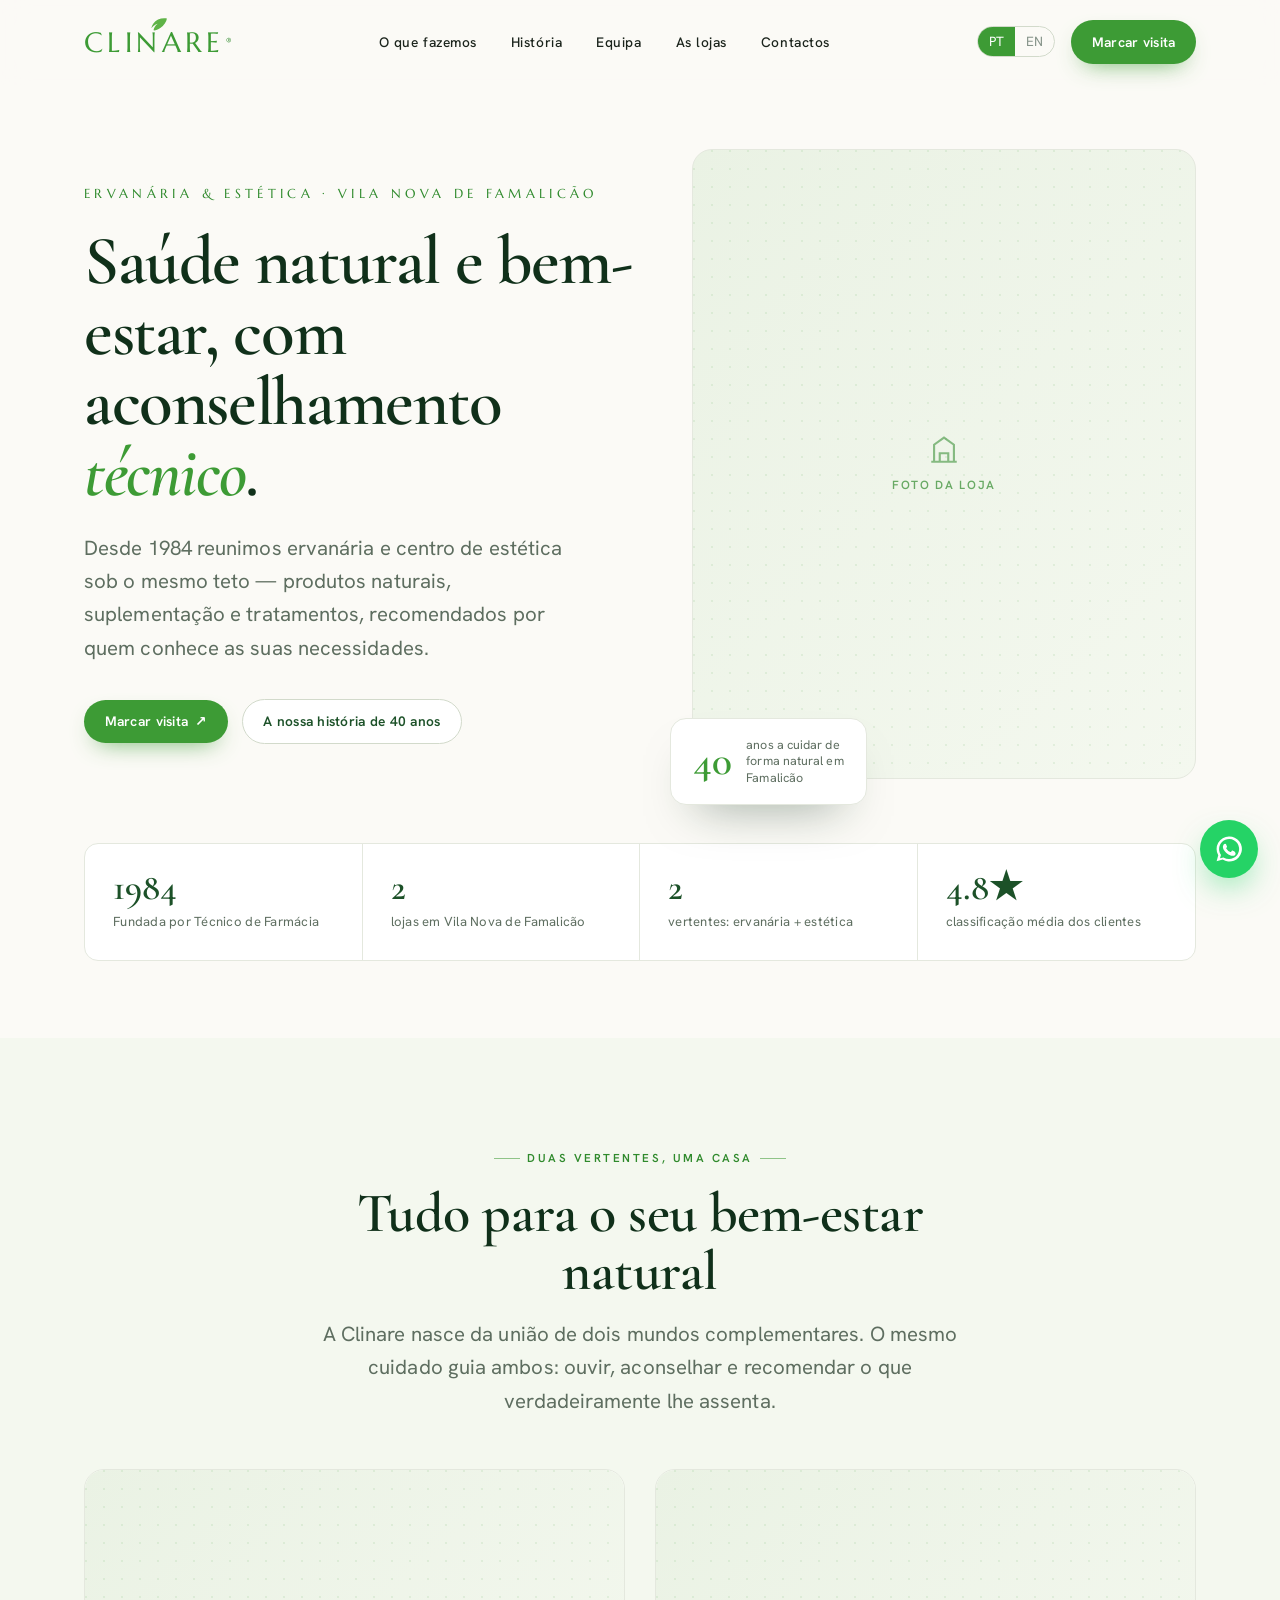
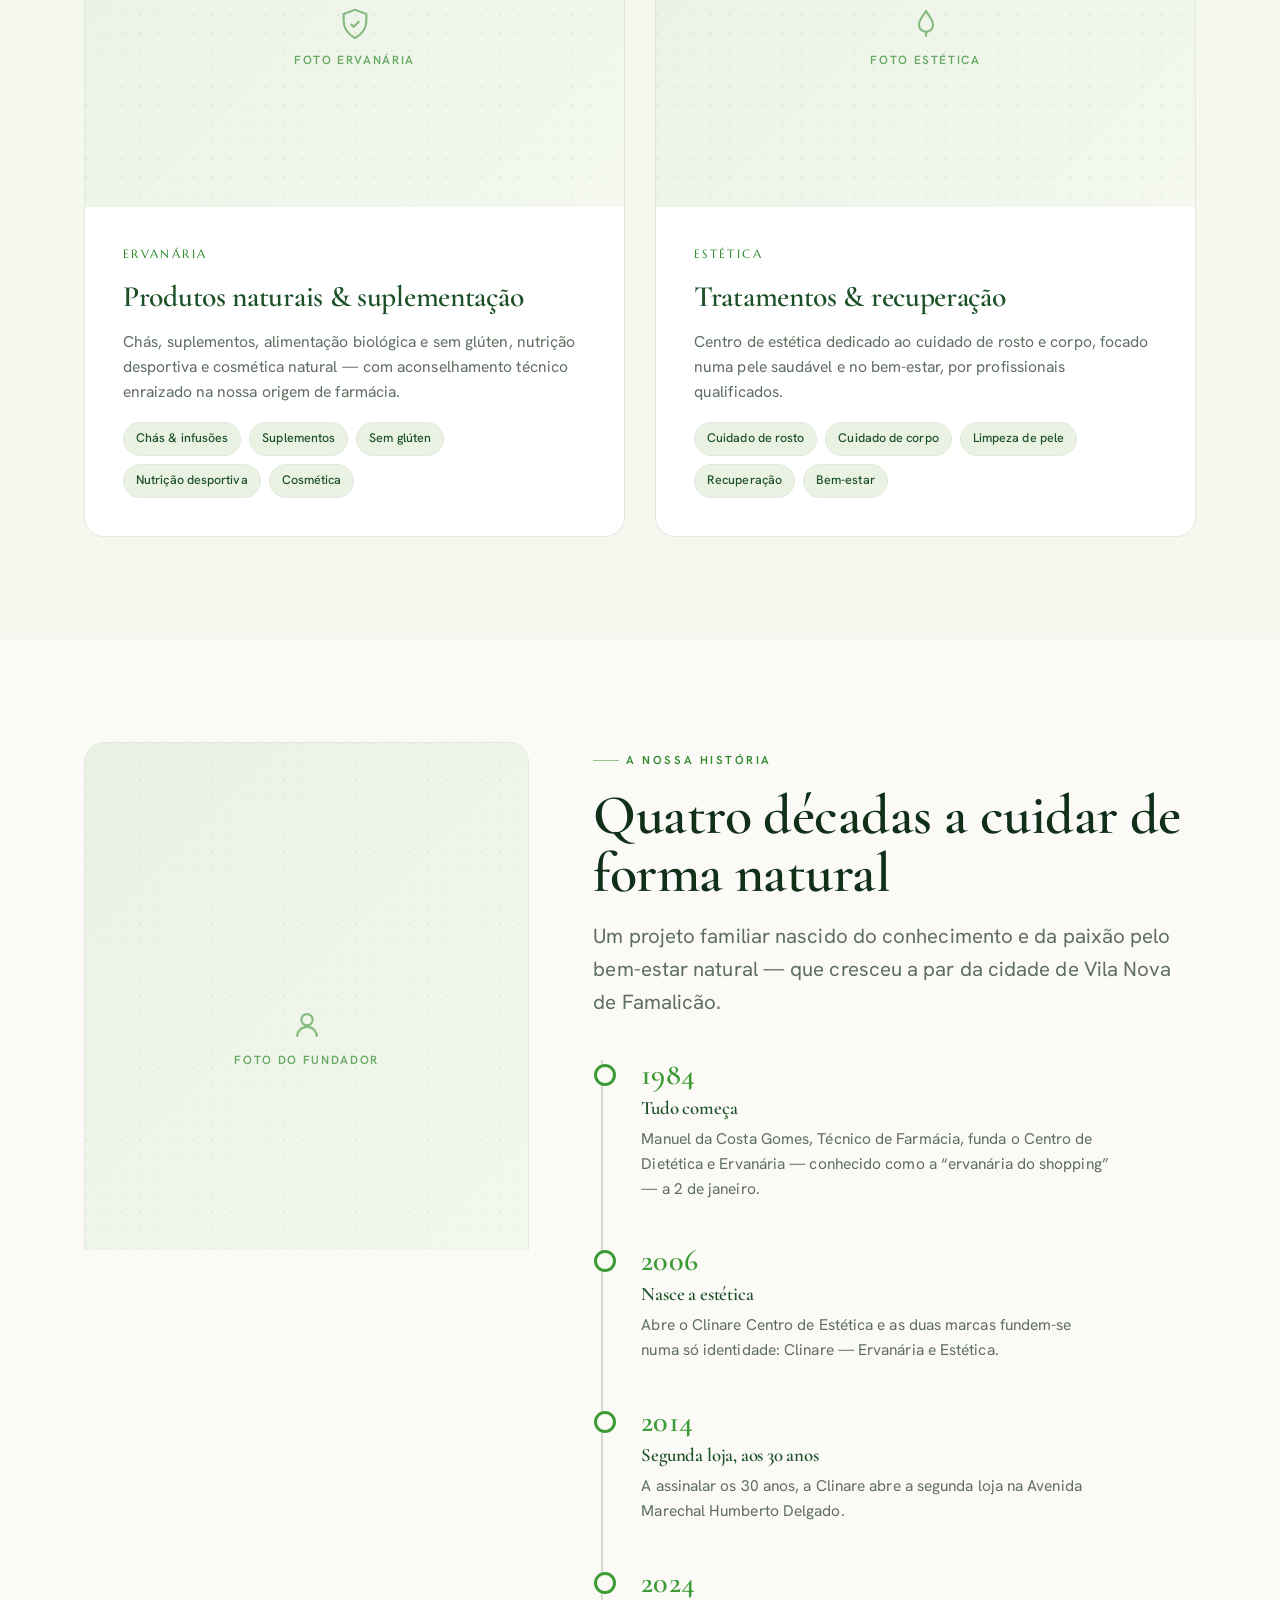
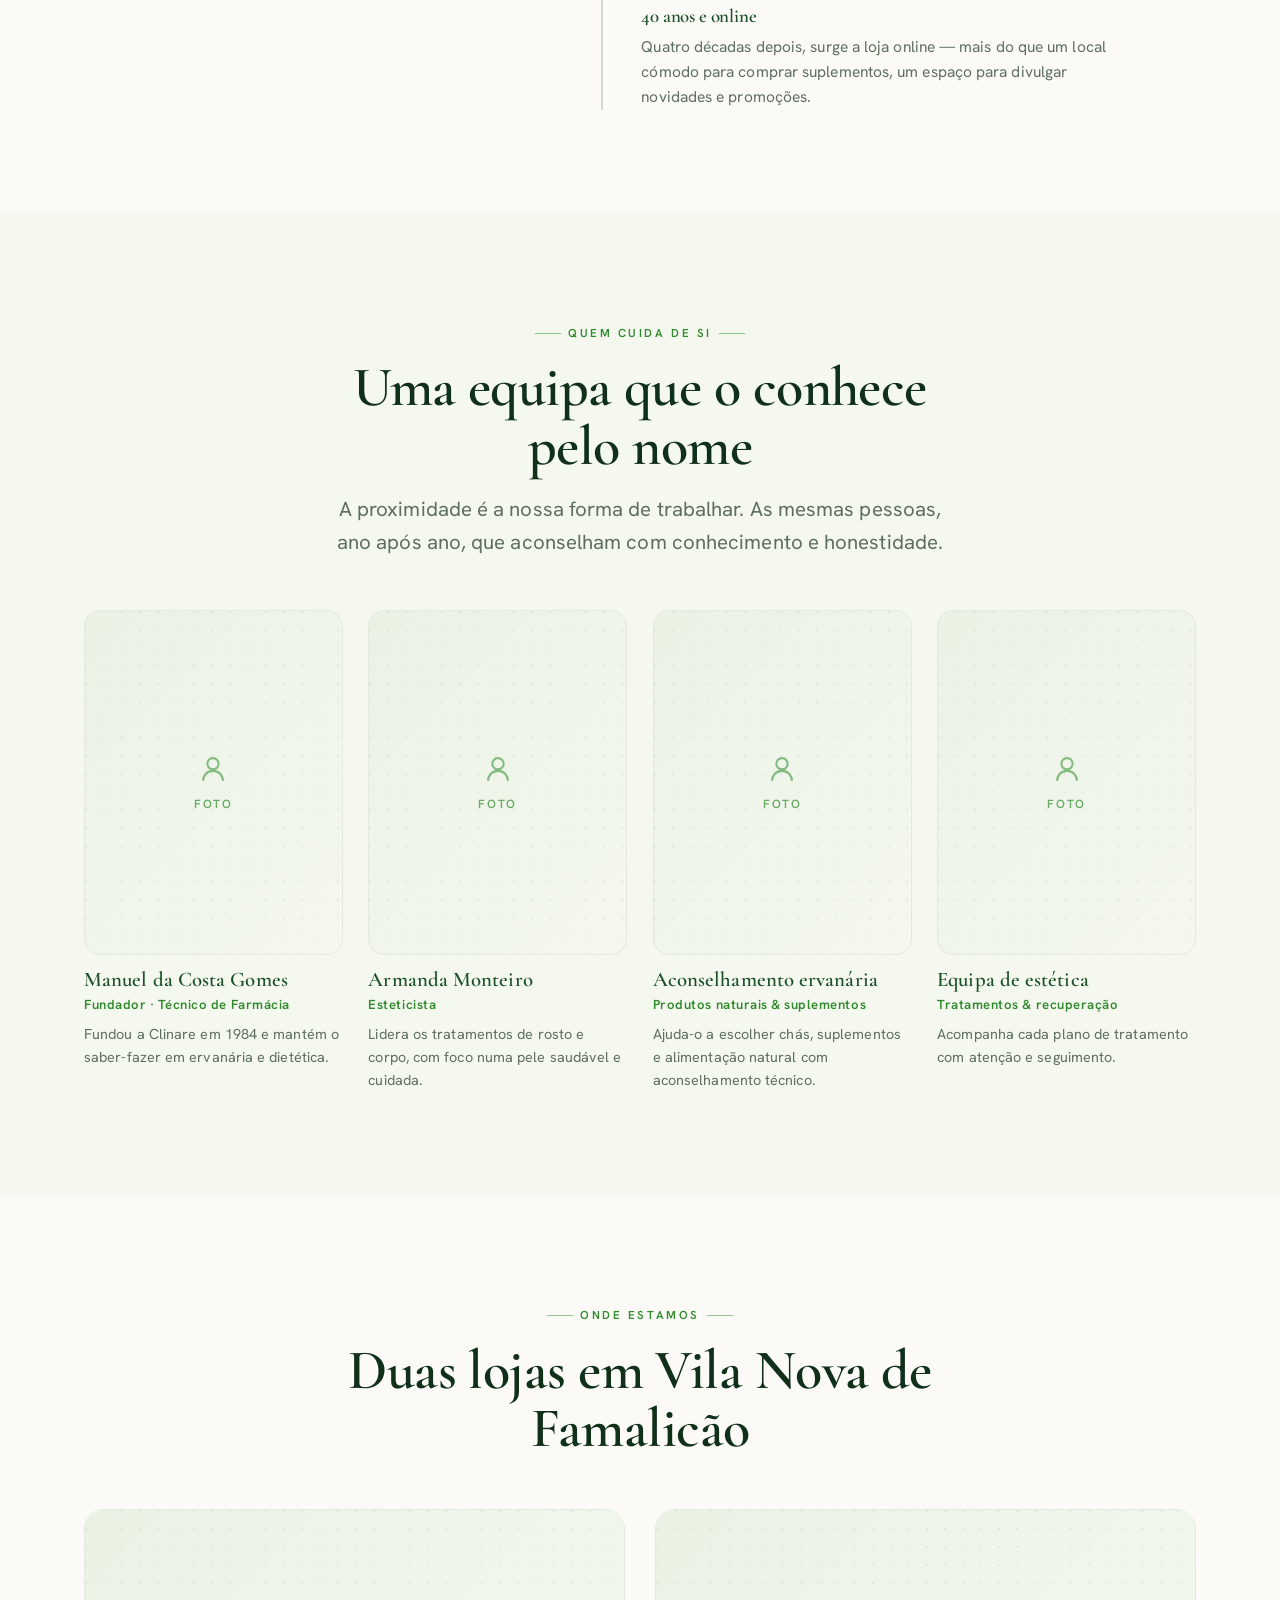
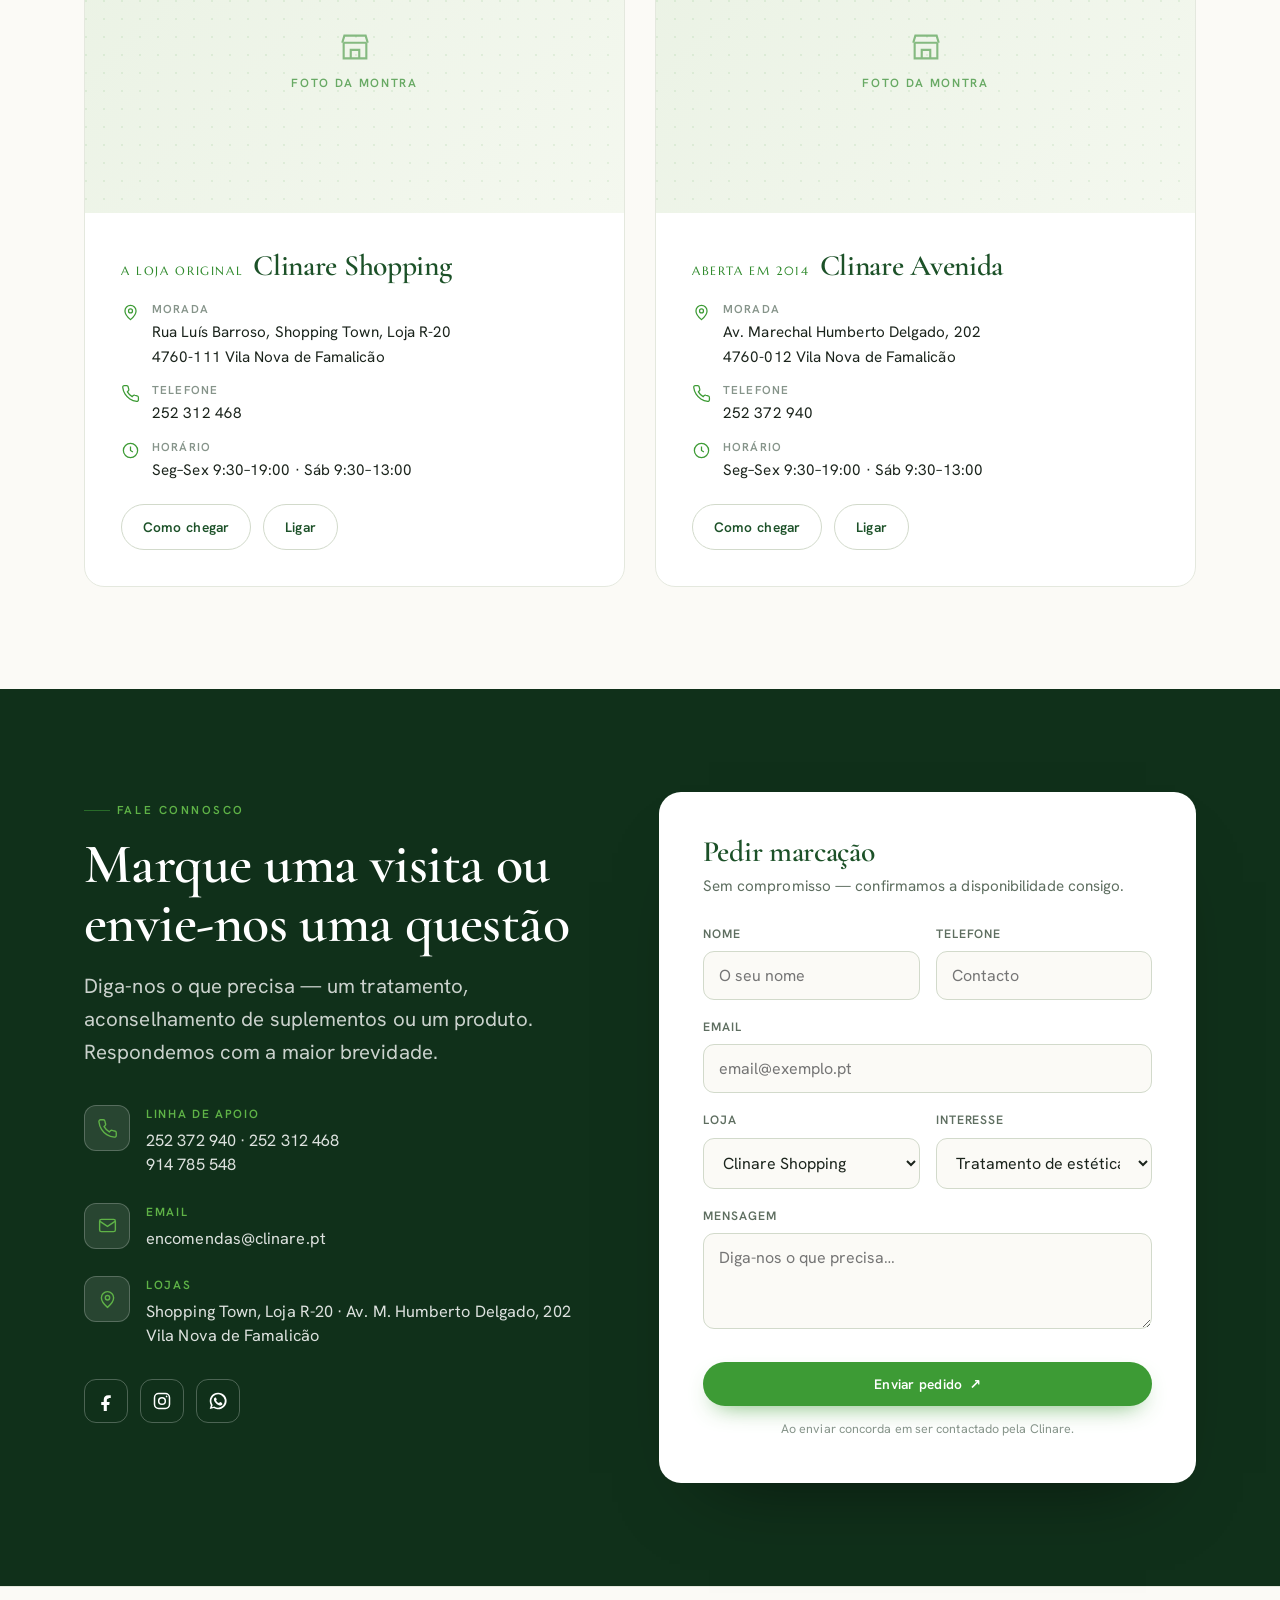
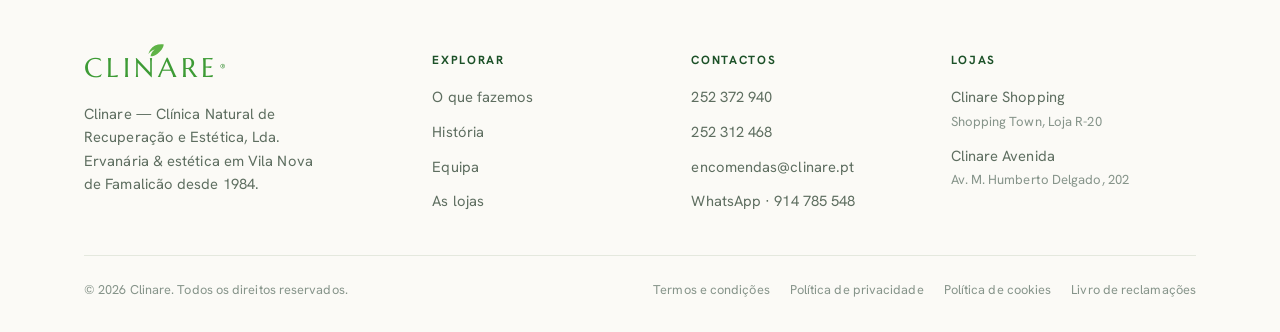
==== index.html @ a368e1cf "Primeiro commit — site Clinare Ervanária & Estética · Vila Nova de Famalicão desde 1984. Site com PT" ====
<!DOCTYPE html>
<html lang="pt">
<head>
<meta charset="UTF-8">
<meta name="viewport" content="width=device-width, initial-scale=1.0">
<title>Clinare — Ervanária & Estética · Vila Nova de Famalicão desde 1984</title>
<meta name="description" content="Clinare — Ervanária & Estética em Vila Nova de Famalicão. Aconselhamento técnico em produtos naturais, suplementação e tratamentos de estética desde 1984.">
<link rel="preconnect" href="https://fonts.googleapis.com">
<link rel="preconnect" href="https://fonts.gstatic.com" crossorigin>
<link href="https://fonts.googleapis.com/css2?family=Cormorant+Garamond:ital,wght@0,500;0,600;0,700;1,500;1,600&family=Hanken+Grotesk:wght@400;500;600;700&family=Marcellus&display=swap" rel="stylesheet">
<link rel="stylesheet" href="styles.css">
</head>
<body>

<!-- ============================ HEADER ============================ -->
<header class="header">
  <div class="wrap nav">
    <a href="#inicio" class="nav__brand" aria-label="Clinare">
      <span class="wordmark">
        <svg class="leaf" viewBox="0 0 24 24" fill="currentColor" aria-hidden="true"><path d="M21 3c-7 0-13 3-16 9-1 2-1.5 4-1.5 6 0 0 2-5 7-7-3 3-4 6-4 9 2 0 5-1 8-4 4-4 6.5-9 6.5-13z"/></svg>
        CLINARE<span class="reg">®</span>
      </span>
    </a>

    <ul class="nav__links">
      <li><a href="#pilares" data-en="What we do">O que fazemos</a></li>
      <li><a href="#historia" data-en="Our story">História</a></li>
      <li><a href="#equipa" data-en="Team">Equipa</a></li>
      <li><a href="#lojas" data-en="Our stores">As lojas</a></li>
      <li><a href="#contactos" data-en="Contact">Contactos</a></li>
    </ul>

    <div class="nav__right">
      <div class="lang" role="group" aria-label="Idioma">
        <button data-lang="pt" class="active">PT</button>
        <button data-lang="en">EN</button>
      </div>
      <a href="#contactos" class="btn btn--primary" data-en="Book a visit">Marcar visita</a>
      <button class="nav__toggle" aria-label="Menu"><span></span></button>
    </div>
  </div>
</header>

<!-- mobile panel -->
<nav class="mobile-panel" aria-label="Menu móvel">
  <a href="#pilares" data-en="What we do">O que fazemos</a>
  <a href="#historia" data-en="Our story">História</a>
  <a href="#equipa" data-en="Team">Equipa</a>
  <a href="#lojas" data-en="Our stores">As lojas</a>
  <a href="#contactos" data-en="Contact">Contactos</a>
  <a href="#contactos" class="btn btn--primary" data-en="Book a visit">Marcar visita</a>
</nav>

<!-- ============================ HERO ============================ -->
<section class="hero" id="inicio">
  <div class="wrap">
    <div class="hero__grid">
      <div class="hero__copy reveal">
        <div class="hero__est" data-en="Herbalist &amp; Aesthetics · Vila Nova de Famalicão">Ervanária &amp; Estética · Vila Nova de Famalicão</div>
        <h1 data-en="Natural health and<br>well-being, with <em>technical</em> guidance.">Saúde natural e bem-estar, com aconselhamento <em>técnico</em>.</h1>
        <p class="lead hero__lead" data-en="Since 1984 we have brought together a herbalist and an aesthetics centre under one roof — natural products, supplements and treatments, recommended by professionals who know your needs.">Desde 1984 reunimos ervanária e centro de estética sob o mesmo teto — produtos naturais, suplementação e tratamentos, recomendados por quem conhece as suas necessidades.</p>
        <div class="hero__cta">
          <a href="#contactos" class="btn btn--primary" data-en="Book a visit">Marcar visita <span class="arr">↗</span></a>
          <a href="#historia" class="btn btn--ghost" data-en="Our 40-year story">A nossa história de 40 anos</a>
        </div>
      </div>

      <div class="hero__media reveal">
        <div class="ph" aria-label="Fotografia da loja Clinare">
          <div class="ph__inner">
            <svg viewBox="0 0 24 24" fill="none" stroke="currentColor" stroke-width="1.5"><path d="M3 21h18M5 21V9l7-5 7 5v12M9 21v-6h6v6"/></svg>
            <span data-en="Store photo">Foto da loja</span>
          </div>
        </div>
        <div class="hero__badge">
          <span class="yr">40</span>
          <span class="lbl" data-en="years of natural care in Famalicão">anos a cuidar de forma natural em Famalicão</span>
        </div>
      </div>
    </div>

    <!-- stat strip -->
    <div class="stats reveal">
      <div class="stat"><b>1984</b><span data-en="Founded by a Pharmacy Technician">Fundada por Técnico de Farmácia</span></div>
      <div class="stat"><b>2</b><span data-en="stores in Vila Nova de Famalicão">lojas em Vila Nova de Famalicão</span></div>
      <div class="stat"><b>2</b><span data-en="areas: herbalist + aesthetics">vertentes: ervanária + estética</span></div>
      <div class="stat"><b>4.8★</b><span data-en="average customer rating">classificação média dos clientes</span></div>
    </div>
  </div>
</section>

<!-- ============================ PILLARS ============================ -->
<section class="section section--sage" id="pilares">
  <div class="wrap">
    <div class="section__head center reveal">
      <span class="eyebrow center" data-en="Two areas, one home">Duas vertentes, uma casa</span>
      <h2 data-en="Everything for your natural well-being">Tudo para o seu bem-estar natural</h2>
      <p class="lead" style="margin-inline:auto" data-en="Clinare was born from the union of two complementary worlds. The same care guides both: listening, advising and recommending what truly fits you.">A Clinare nasce da união de dois mundos complementares. O mesmo cuidado guia ambos: ouvir, aconselhar e recomendar o que verdadeiramente lhe assenta.</p>
    </div>

    <div class="pillars">
      <article class="pillar reveal">
        <div class="ph"><div class="ph__inner"><svg viewBox="0 0 24 24" fill="none" stroke="currentColor" stroke-width="1.5"><path d="M12 22c5-3 8-7 8-12V5l-8-3-8 3v5c0 5 3 9 8 12z"/><path d="M9 12l2 2 4-4"/></svg><span data-en="Herbalist photo">Foto ervanária</span></div></div>
        <div class="pillar__body">
          <span class="pillar__kicker">Ervanária</span>
          <h3 data-en="Natural products &amp; supplementation">Produtos naturais &amp; suplementação</h3>
          <p data-en="Herbal teas, supplements, organic and gluten-free food, sports nutrition and natural cosmetics — with technical advice rooted in our pharmacy origins.">Chás, suplementos, alimentação biológica e sem glúten, nutrição desportiva e cosmética natural — com aconselhamento técnico enraizado na nossa origem de farmácia.</p>
          <ul>
            <li data-en="Herbal teas">Chás &amp; infusões</li>
            <li data-en="Supplements">Suplementos</li>
            <li data-en="Gluten-free">Sem glúten</li>
            <li data-en="Sports nutrition">Nutrição desportiva</li>
            <li data-en="Cosmetics">Cosmética</li>
          </ul>
        </div>
      </article>

      <article class="pillar reveal">
        <div class="ph"><div class="ph__inner"><svg viewBox="0 0 24 24" fill="none" stroke="currentColor" stroke-width="1.5"><path d="M12 3c3 4 5 6.5 5 9.5A5 5 0 0 1 7 12.5C7 9.5 9 7 12 3z"/><path d="M12 21v-4"/></svg><span data-en="Aesthetics photo">Foto estética</span></div></div>
        <div class="pillar__body">
          <span class="pillar__kicker">Estética</span>
          <h3 data-en="Treatments &amp; recovery">Tratamentos &amp; recuperação</h3>
          <p data-en="A dedicated aesthetics centre for face and body care, focused on healthy skin and well-being, delivered by qualified professionals.">Centro de estética dedicado ao cuidado de rosto e corpo, focado numa pele saudável e no bem-estar, por profissionais qualificados.</p>
          <ul>
            <li data-en="Facial care">Cuidado de rosto</li>
            <li data-en="Body care">Cuidado de corpo</li>
            <li data-en="Cleansing">Limpeza de pele</li>
            <li data-en="Recovery">Recuperação</li>
            <li data-en="Well-being">Bem-estar</li>
          </ul>
        </div>
      </article>
    </div>
  </div>
</section>

<!-- ============================ HISTORY ============================ -->
<section class="section" id="historia">
  <div class="wrap">
    <div class="history__grid">
      <div class="history__media reveal">
        <div class="ph"><div class="ph__inner"><svg viewBox="0 0 24 24" fill="none" stroke="currentColor" stroke-width="1.5"><circle cx="12" cy="9" r="4"/><path d="M5 21c0-4 3-7 7-7s7 3 7 7"/></svg><span data-en="Founder photo">Foto do fundador</span></div></div>
        <div class="founder">
          <b>Manuel da Costa Gomes</b>
          <span data-en="Founder · Pharmacy Technician">Fundador · Técnico de Farmácia</span>
        </div>
      </div>

      <div>
        <div class="section__head reveal" style="margin-bottom:40px">
          <span class="eyebrow" data-en="Our story">A nossa história</span>
          <h2 data-en="Four decades of natural care">Quatro décadas a cuidar de forma natural</h2>
          <p class="lead" data-en="A family project born from knowledge and a passion for natural well-being — that grew alongside the city of Vila Nova de Famalicão.">Um projeto familiar nascido do conhecimento e da paixão pelo bem-estar natural — que cresceu a par da cidade de Vila Nova de Famalicão.</p>
        </div>

        <div class="timeline">
          <div class="tl reveal">
            <div class="tl__year">1984</div>
            <h3 data-en="It all begins">Tudo começa</h3>
            <p data-en="Manuel da Costa Gomes, a Pharmacy Technician, founds the Centro de Dietética e Ervanária — known as the “ervanária do shopping” — on the 2nd of January.">Manuel da Costa Gomes, Técnico de Farmácia, funda o Centro de Dietética e Ervanária — conhecido como a “ervanária do shopping” — a 2 de janeiro.</p>
          </div>
          <div class="tl reveal">
            <div class="tl__year">2006</div>
            <h3 data-en="Aesthetics joins in">Nasce a estética</h3>
            <p data-en="The Clinare aesthetics centre opens and the two brands merge into one identity: Clinare — Ervanária e Estética.">Abre o Clinare Centro de Estética e as duas marcas fundem-se numa só identidade: Clinare — Ervanária e Estética.</p>
          </div>
          <div class="tl reveal">
            <div class="tl__year">2014</div>
            <h3 data-en="A second store, 30 years on">Segunda loja, aos 30 anos</h3>
            <p data-en="To mark its 30th anniversary, Clinare opens a second store on Avenida Marechal Humberto Delgado.">A assinalar os 30 anos, a Clinare abre a segunda loja na Avenida Marechal Humberto Delgado.</p>
          </div>
          <div class="tl reveal">
            <div class="tl__year">2024</div>
            <h3 data-en="40 years &amp; online">40 anos e online</h3>
            <p data-en="Four decades on, the online store arrives — more than a convenient way to buy supplements, a space to share news and offers.">Quatro décadas depois, surge a loja online — mais do que um local cómodo para comprar suplementos, um espaço para divulgar novidades e promoções.</p>
          </div>
        </div>
      </div>
    </div>
  </div>
</section>

<!-- ============================ TEAM ============================ -->
<section class="section section--sage" id="equipa">
  <div class="wrap">
    <div class="section__head center reveal">
      <span class="eyebrow center" data-en="Who looks after you">Quem cuida de si</span>
      <h2 data-en="A team that knows you by name">Uma equipa que o conhece pelo nome</h2>
      <p class="lead" style="margin-inline:auto" data-en="Proximity is our way of working. The same people, year after year, who advise with knowledge and honesty.">A proximidade é a nossa forma de trabalhar. As mesmas pessoas, ano após ano, que aconselham com conhecimento e honestidade.</p>
    </div>

    <div class="team">
      <article class="member reveal">
        <div class="ph"><div class="ph__inner"><svg viewBox="0 0 24 24" fill="none" stroke="currentColor" stroke-width="1.5"><circle cx="12" cy="9" r="4"/><path d="M5 21c0-4 3-7 7-7s7 3 7 7"/></svg><span data-en="Photo">Foto</span></div></div>
        <div>
          <div class="member__name">Manuel da Costa Gomes</div>
          <div class="member__role" data-en="Founder · Pharmacy Technician">Fundador · Técnico de Farmácia</div>
          <p class="member__desc" data-en="Founded Clinare in 1984 and still guides its know-how in herbalism and dietetics.">Fundou a Clinare em 1984 e mantém o saber-fazer em ervanária e dietética.</p>
        </div>
      </article>

      <article class="member reveal">
        <div class="ph"><div class="ph__inner"><svg viewBox="0 0 24 24" fill="none" stroke="currentColor" stroke-width="1.5"><circle cx="12" cy="9" r="4"/><path d="M5 21c0-4 3-7 7-7s7 3 7 7"/></svg><span data-en="Photo">Foto</span></div></div>
        <div>
          <div class="member__name">Armanda Monteiro</div>
          <div class="member__role" data-en="Aesthetician">Esteticista</div>
          <p class="member__desc" data-en="Leads facial and body treatments with a focus on healthy, cared-for skin.">Lidera os tratamentos de rosto e corpo, com foco numa pele saudável e cuidada.</p>
        </div>
      </article>

      <article class="member reveal">
        <div class="ph"><div class="ph__inner"><svg viewBox="0 0 24 24" fill="none" stroke="currentColor" stroke-width="1.5"><circle cx="12" cy="9" r="4"/><path d="M5 21c0-4 3-7 7-7s7 3 7 7"/></svg><span data-en="Photo">Foto</span></div></div>
        <div>
          <div class="member__name" data-en="Herbalist advisor">Aconselhamento ervanária</div>
          <div class="member__role" data-en="Natural products &amp; supplements">Produtos naturais &amp; suplementos</div>
          <p class="member__desc" data-en="Helps you choose teas, supplements and natural food with technical advice.">Ajuda-o a escolher chás, suplementos e alimentação natural com aconselhamento técnico.</p>
        </div>
      </article>

      <article class="member reveal">
        <div class="ph"><div class="ph__inner"><svg viewBox="0 0 24 24" fill="none" stroke="currentColor" stroke-width="1.5"><circle cx="12" cy="9" r="4"/><path d="M5 21c0-4 3-7 7-7s7 3 7 7"/></svg><span data-en="Photo">Foto</span></div></div>
        <div>
          <div class="member__name" data-en="Aesthetics team">Equipa de estética</div>
          <div class="member__role" data-en="Treatments &amp; recovery">Tratamentos &amp; recuperação</div>
          <p class="member__desc" data-en="Accompanies each treatment plan with attention and follow-up.">Acompanha cada plano de tratamento com atenção e seguimento.</p>
        </div>
      </article>
    </div>
  </div>
</section>

<!-- ============================ STORES ============================ -->
<section class="section" id="lojas">
  <div class="wrap">
    <div class="section__head center reveal">
      <span class="eyebrow center" data-en="Find us">Onde estamos</span>
      <h2 data-en="Two stores in Vila Nova de Famalicão">Duas lojas em Vila Nova de Famalicão</h2>
    </div>

    <div class="stores">
      <!-- Shopping -->
      <article class="store reveal">
        <div class="ph"><div class="ph__inner"><svg viewBox="0 0 24 24" fill="none" stroke="currentColor" stroke-width="1.5"><path d="M3 9l1.5-5h15L21 9M4 9v11h16V9M4 9h16M9 20v-6h6v6"/></svg><span data-en="Storefront photo">Foto da montra</span></div></div>
        <div class="store__body">
          <div class="store__name">
            <span class="pre" data-en="The original store">A loja original</span>
            <h3>Clinare Shopping</h3>
          </div>
          <div class="store__rows">
            <div class="srow">
              <svg viewBox="0 0 24 24" fill="none" stroke="currentColor" stroke-width="1.6"><path d="M12 21s7-6 7-11a7 7 0 1 0-14 0c0 5 7 11 7 11z"/><circle cx="12" cy="10" r="2.5"/></svg>
              <div><span class="k" data-en="Address">Morada</span>Rua Luís Barroso, Shopping Town, Loja R-20<br>4760-111 Vila Nova de Famalicão</div>
            </div>
            <div class="srow">
              <svg viewBox="0 0 24 24" fill="none" stroke="currentColor" stroke-width="1.6"><path d="M22 16.9v3a2 2 0 0 1-2.2 2 19.8 19.8 0 0 1-8.6-3 19.5 19.5 0 0 1-6-6 19.8 19.8 0 0 1-3-8.6A2 2 0 0 1 4.1 2h3a2 2 0 0 1 2 1.7c.1 1 .4 1.9.7 2.8a2 2 0 0 1-.5 2.1L8.1 9.9a16 16 0 0 0 6 6l1.3-1.3a2 2 0 0 1 2.1-.4c.9.3 1.8.6 2.8.7a2 2 0 0 1 1.7 2z"/></svg>
              <div><span class="k" data-en="Phone">Telefone</span>252 312 468</div>
            </div>
            <div class="srow">
              <svg viewBox="0 0 24 24" fill="none" stroke="currentColor" stroke-width="1.6"><circle cx="12" cy="12" r="9"/><path d="M12 7v5l3 2"/></svg>
              <div><span class="k" data-en="Opening hours">Horário</span><span data-en="Mon–Fri 9:30–19:00 · Sat 9:30–13:00">Seg–Sex 9:30–19:00 · Sáb 9:30–13:00</span></div>
            </div>
          </div>
          <div class="store__actions">
            <a class="btn btn--ghost" href="https://maps.google.com/?q=Clinare+Shopping+Town+Vila+Nova+de+Famalicão" target="_blank" rel="noopener" data-en="Directions">Como chegar</a>
            <a class="btn btn--ghost" href="tel:252312468" data-en="Call">Ligar</a>
          </div>
        </div>
      </article>

      <!-- Avenida -->
      <article class="store reveal">
        <div class="ph"><div class="ph__inner"><svg viewBox="0 0 24 24" fill="none" stroke="currentColor" stroke-width="1.5"><path d="M3 9l1.5-5h15L21 9M4 9v11h16V9M4 9h16M9 20v-6h6v6"/></svg><span data-en="Storefront photo">Foto da montra</span></div></div>
        <div class="store__body">
          <div class="store__name">
            <span class="pre" data-en="Opened in 2014">Aberta em 2014</span>
            <h3>Clinare Avenida</h3>
          </div>
          <div class="store__rows">
            <div class="srow">
              <svg viewBox="0 0 24 24" fill="none" stroke="currentColor" stroke-width="1.6"><path d="M12 21s7-6 7-11a7 7 0 1 0-14 0c0 5 7 11 7 11z"/><circle cx="12" cy="10" r="2.5"/></svg>
              <div><span class="k" data-en="Address">Morada</span>Av. Marechal Humberto Delgado, 202<br>4760-012 Vila Nova de Famalicão</div>
            </div>
            <div class="srow">
              <svg viewBox="0 0 24 24" fill="none" stroke="currentColor" stroke-width="1.6"><path d="M22 16.9v3a2 2 0 0 1-2.2 2 19.8 19.8 0 0 1-8.6-3 19.5 19.5 0 0 1-6-6 19.8 19.8 0 0 1-3-8.6A2 2 0 0 1 4.1 2h3a2 2 0 0 1 2 1.7c.1 1 .4 1.9.7 2.8a2 2 0 0 1-.5 2.1L8.1 9.9a16 16 0 0 0 6 6l1.3-1.3a2 2 0 0 1 2.1-.4c.9.3 1.8.6 2.8.7a2 2 0 0 1 1.7 2z"/></svg>
              <div><span class="k" data-en="Phone">Telefone</span>252 372 940</div>
            </div>
            <div class="srow">
              <svg viewBox="0 0 24 24" fill="none" stroke="currentColor" stroke-width="1.6"><circle cx="12" cy="12" r="9"/><path d="M12 7v5l3 2"/></svg>
              <div><span class="k" data-en="Opening hours">Horário</span><span data-en="Mon–Fri 9:30–19:00 · Sat 9:30–13:00">Seg–Sex 9:30–19:00 · Sáb 9:30–13:00</span></div>
            </div>
          </div>
          <div class="store__actions">
            <a class="btn btn--ghost" href="https://maps.google.com/?q=Clinare+Avenida+Humberto+Delgado+202+Vila+Nova+de+Famalicão" target="_blank" rel="noopener" data-en="Directions">Como chegar</a>
            <a class="btn btn--ghost" href="tel:252372940" data-en="Call">Ligar</a>
          </div>
        </div>
      </article>
    </div>
  </div>
</section>

<!-- ============================ CONTACT ============================ -->
<section class="section section--deep" id="contactos">
  <div class="wrap">
    <div class="contact__grid">
      <div class="reveal">
        <span class="eyebrow" style="color:var(--leaf)" data-en="Get in touch">Fale connosco</span>
        <h2 style="margin-top:16px" data-en="Book a visit or send us a question">Marque uma visita ou envie-nos uma questão</h2>
        <p class="lead" style="color:rgba(255,255,255,.78);margin:18px 0 36px" data-en="Tell us what you need — a treatment, advice on supplements or a product. We reply as soon as possible.">Diga-nos o que precisa — um tratamento, aconselhamento de suplementos ou um produto. Respondemos com a maior brevidade.</p>

        <div class="contact__info">
          <div class="cinfo">
            <div class="cinfo__ic"><svg viewBox="0 0 24 24" fill="none" stroke="currentColor" stroke-width="1.6"><path d="M22 16.9v3a2 2 0 0 1-2.2 2 19.8 19.8 0 0 1-8.6-3 19.5 19.5 0 0 1-6-6 19.8 19.8 0 0 1-3-8.6A2 2 0 0 1 4.1 2h3a2 2 0 0 1 2 1.7c.1 1 .4 1.9.7 2.8a2 2 0 0 1-.5 2.1L8.1 9.9a16 16 0 0 0 6 6l1.3-1.3a2 2 0 0 1 2.1-.4c.9.3 1.8.6 2.8.7a2 2 0 0 1 1.7 2z"/></svg></div>
            <div>
              <h4 data-en="Support line">Linha de apoio</h4>
              <p><a href="tel:252372940">252 372 940</a> · <a href="tel:252312468">252 312 468</a><br><a href="tel:+351914785548">914 785 548</a></p>
            </div>
          </div>
          <div class="cinfo">
            <div class="cinfo__ic"><svg viewBox="0 0 24 24" fill="none" stroke="currentColor" stroke-width="1.6"><rect x="3" y="5" width="18" height="14" rx="2"/><path d="m3 7 9 6 9-6"/></svg></div>
            <div>
              <h4>Email</h4>
              <p><a href="mailto:encomendas@clinare.pt">encomendas@clinare.pt</a></p>
            </div>
          </div>
          <div class="cinfo">
            <div class="cinfo__ic"><svg viewBox="0 0 24 24" fill="none" stroke="currentColor" stroke-width="1.6"><path d="M12 21s7-6 7-11a7 7 0 1 0-14 0c0 5 7 11 7 11z"/><circle cx="12" cy="10" r="2.5"/></svg></div>
            <div>
              <h4 data-en="Stores">Lojas</h4>
              <p data-en="Shopping Town, Loja R-20 · Av. M. Humberto Delgado, 202<br>Vila Nova de Famalicão">Shopping Town, Loja R-20 · Av. M. Humberto Delgado, 202<br>Vila Nova de Famalicão</p>
            </div>
          </div>
          <div class="socials">
            <a href="https://www.facebook.com/" target="_blank" rel="noopener" aria-label="Facebook"><svg viewBox="0 0 24 24" fill="currentColor"><path d="M15.5 8.5h2.2V5.2c-.4-.05-1.7-.2-3.2-.2-3.1 0-5.2 1.9-5.2 5.4v2.8H6.3v3.6h3v9.1h3.7v-9.1h2.9l.45-3.6H13V10.9c0-1 .3-1.7 1.8-1.7z"/></svg></a>
            <a href="https://www.instagram.com/" target="_blank" rel="noopener" aria-label="Instagram"><svg viewBox="0 0 24 24" fill="none" stroke="currentColor" stroke-width="1.8"><rect x="3" y="3" width="18" height="18" rx="5"/><circle cx="12" cy="12" r="4"/><circle cx="17.5" cy="6.5" r="1" fill="currentColor" stroke="none"/></svg></a>
            <a href="https://wa.me/351914785548" target="_blank" rel="noopener" aria-label="WhatsApp"><svg viewBox="0 0 24 24" fill="currentColor"><path d="M12 2a10 10 0 0 0-8.6 15l-1.3 4.7 4.8-1.3A10 10 0 1 0 12 2zm0 18a8 8 0 0 1-4.1-1.1l-.3-.2-2.8.7.8-2.7-.2-.3A8 8 0 1 1 12 20zm4.4-6c-.2-.1-1.4-.7-1.6-.8-.2-.1-.4-.1-.5.1-.2.2-.6.8-.8 1-.1.1-.3.2-.5.1a6.6 6.6 0 0 1-3.2-2.8c-.2-.4.2-.4.6-1.2.1-.1 0-.3 0-.4 0-.1-.5-1.3-.7-1.7-.2-.5-.4-.4-.5-.4h-.5a.9.9 0 0 0-.7.3c-.2.3-.9.9-.9 2.1s.9 2.5 1 2.6c.1.2 1.8 2.8 4.4 3.9 1.6.7 2.2.7 3 .6.5 0 1.4-.6 1.6-1.1.2-.6.2-1 .1-1.1z"/></svg></a>
          </div>
        </div>
      </div>

      <!-- form -->
      <div class="reveal">
        <div class="form-card">
          <form id="marcar-form">
            <h3 data-en="Request a booking">Pedir marcação</h3>
            <p class="sub" data-en="No commitment — we’ll confirm availability with you.">Sem compromisso — confirmamos a disponibilidade consigo.</p>
            <div class="field-row">
              <div class="field">
                <label data-en="Name">Nome</label>
                <input type="text" name="nome" required data-en-ph="Your name" placeholder="O seu nome">
              </div>
              <div class="field">
                <label data-en="Phone">Telefone</label>
                <input type="tel" name="tel" required data-en-ph="Contact number" placeholder="Contacto">
              </div>
            </div>
            <div class="field">
              <label>Email</label>
              <input type="email" name="email" data-en-ph="email@example.com" placeholder="email@exemplo.pt">
            </div>
            <div class="field-row">
              <div class="field">
                <label data-en="Store">Loja</label>
                <select name="loja">
                  <option data-en="Clinare Shopping">Clinare Shopping</option>
                  <option data-en="Clinare Avenida">Clinare Avenida</option>
                  <option data-en="No preference">Sem preferência</option>
                </select>
              </div>
              <div class="field">
                <label data-en="Interest">Interesse</label>
                <select name="servico">
                  <option data-en="Aesthetics treatment">Tratamento de estética</option>
                  <option data-en="Supplement advice">Aconselhamento de suplementos</option>
                  <option data-en="Natural products">Produtos naturais</option>
                  <option data-en="Other">Outro</option>
                </select>
              </div>
            </div>
            <div class="field">
              <label data-en="Message">Mensagem</label>
              <textarea name="msg" data-en-ph="Tell us what you need…" placeholder="Diga-nos o que precisa…"></textarea>
            </div>
            <button type="submit" class="btn btn--primary" data-en="Send request">Enviar pedido <span class="arr">↗</span></button>
            <p class="form-note" data-en="By sending you agree to be contacted by Clinare.">Ao enviar concorda em ser contactado pela Clinare.</p>
          </form>

          <div class="form-success">
            <div class="ok"><svg viewBox="0 0 24 24" fill="none" stroke="currentColor" stroke-width="2"><path d="m5 13 4 4L19 7"/></svg></div>
            <h3 data-en="Request sent!">Pedido enviado!</h3>
            <p data-en="Thank you. We’ll get back to you as soon as possible.">Obrigado. Entraremos em contacto com a maior brevidade.</p>
          </div>
        </div>
      </div>
    </div>
  </div>
</section>

<!-- ============================ FOOTER ============================ -->
<footer class="footer">
  <div class="wrap">
    <div class="footer__top">
      <div class="footer__brand">
        <span class="wordmark">
          <svg class="leaf" viewBox="0 0 24 24" fill="currentColor" aria-hidden="true"><path d="M21 3c-7 0-13 3-16 9-1 2-1.5 4-1.5 6 0 0 2-5 7-7-3 3-4 6-4 9 2 0 5-1 8-4 4-4 6.5-9 6.5-13z"/></svg>
          CLINARE<span class="reg">®</span>
        </span>
        <p data-en="Clinare — Clínica Natural de Recuperação e Estética, Lda. Herbalist &amp; aesthetics in Vila Nova de Famalicão since 1984.">Clinare — Clínica Natural de Recuperação e Estética, Lda. Ervanária &amp; estética em Vila Nova de Famalicão desde 1984.</p>
      </div>
      <div class="footer__col">
        <h5 data-en="Explore">Explorar</h5>
        <ul>
          <li><a href="#pilares" data-en="What we do">O que fazemos</a></li>
          <li><a href="#historia" data-en="Our story">História</a></li>
          <li><a href="#equipa" data-en="Team">Equipa</a></li>
          <li><a href="#lojas" data-en="Stores">As lojas</a></li>
        </ul>
      </div>
      <div class="footer__col">
        <h5 data-en="Contact">Contactos</h5>
        <ul>
          <li><a href="tel:252372940">252 372 940</a></li>
          <li><a href="tel:252312468">252 312 468</a></li>
          <li><a href="mailto:encomendas@clinare.pt">encomendas@clinare.pt</a></li>
          <li><a href="https://wa.me/351914785548" target="_blank" rel="noopener">WhatsApp · 914 785 548</a></li>
        </ul>
      </div>
      <div class="footer__col">
        <h5 data-en="Stores">Lojas</h5>
        <ul>
          <li>Clinare Shopping<br><span style="color:var(--muted-2);font-size:.82rem">Shopping Town, Loja R-20</span></li>
          <li>Clinare Avenida<br><span style="color:var(--muted-2);font-size:.82rem">Av. M. Humberto Delgado, 202</span></li>
        </ul>
      </div>
    </div>
    <div class="footer__bottom">
      <p data-en="© 2026 Clinare. All rights reserved.">© 2026 Clinare. Todos os direitos reservados.</p>
      <div class="legal">
        <a href="#" data-en="Terms &amp; conditions">Termos e condições</a>
        <a href="#" data-en="Privacy policy">Política de privacidade</a>
        <a href="#" data-en="Cookies">Política de cookies</a>
        <a href="https://www.livroreclamacoes.pt/" target="_blank" rel="noopener" data-en="Complaints book">Livro de reclamações</a>
      </div>
    </div>
  </div>
</footer>

<!-- WhatsApp FAB -->
<a class="fab" href="https://wa.me/351914785548" target="_blank" rel="noopener" aria-label="WhatsApp">
  <svg viewBox="0 0 24 24" fill="currentColor"><path d="M12 2a10 10 0 0 0-8.6 15l-1.3 4.7 4.8-1.3A10 10 0 1 0 12 2zm0 18a8 8 0 0 1-4.1-1.1l-.3-.2-2.8.7.8-2.7-.2-.3A8 8 0 1 1 12 20zm4.4-6c-.2-.1-1.4-.7-1.6-.8-.2-.1-.4-.1-.5.1-.2.2-.6.8-.8 1-.1.1-.3.2-.5.1a6.6 6.6 0 0 1-3.2-2.8c-.2-.4.2-.4.6-1.2.1-.1 0-.3 0-.4 0-.1-.5-1.3-.7-1.7-.2-.5-.4-.4-.5-.4h-.5a.9.9 0 0 0-.7.3c-.2.3-.9.9-.9 2.1s.9 2.5 1 2.6c.1.2 1.8 2.8 4.4 3.9 1.6.7 2.2.7 3 .6.5 0 1.4-.6 1.6-1.1.2-.6.2-1 .1-1.1z"/></svg>
</a>

<script src="app.js"></script>
</body>
</html>
---- styles.css ----
/* ============================================================
   CLINARE — Ervanária & Estética
   Visual system: botanical-clinical. Brand green + serif heritage.
   ============================================================ */

:root{
  --green:#3D9B35;
  --green-600:#2F8A2C;
  --green-deep:#1C5128;
  --green-ink:#10301A;
  --leaf:#5FB347;
  --sage:#EAF2E4;
  --sage-2:#F4F8EF;
  --cream:#FBFAF6;
  --paper:#FFFFFF;
  --ink:#1B241C;
  --muted:#5E6E60;
  --muted-2:#86948A;
  --line:#E4E8DE;
  --line-strong:#D2DACB;

  --serif:"Cormorant Garamond", Georgia, serif;
  --display:"Marcellus", Georgia, serif;
  --sans:"Hanken Grotesk", system-ui, sans-serif;

  --maxw:1240px;
  --pad:clamp(20px,5vw,64px);
  --r:14px;
}

*{box-sizing:border-box;margin:0;padding:0}
html{scroll-behavior:smooth;-webkit-text-size-adjust:100%}
body{
  font-family:var(--sans);
  color:var(--ink);
  background:var(--cream);
  line-height:1.6;
  font-size:17px;
  letter-spacing:.005em;
  -webkit-font-smoothing:antialiased;
  text-rendering:optimizeLegibility;
  overflow-x:hidden;
}
img{max-width:100%;display:block}
a{color:inherit;text-decoration:none}
button{font-family:inherit;cursor:pointer;border:none;background:none}
::selection{background:var(--leaf);color:#fff}

.wrap{max-width:var(--maxw);margin:0 auto;padding-inline:var(--pad)}

/* ---------- Typographic helpers ---------- */
.eyebrow{
  font-family:var(--sans);
  font-size:.72rem;
  font-weight:600;
  letter-spacing:.22em;
  text-transform:uppercase;
  color:var(--green-600);
  display:inline-flex;
  align-items:center;
  gap:.6em;
}
.eyebrow::before{
  content:"";
  width:26px;height:1px;background:var(--green);opacity:.55;
}
.eyebrow.center{justify-content:center}
.eyebrow.center::after{content:"";width:26px;height:1px;background:var(--green);opacity:.55}

h1,h2,h3{font-family:var(--serif);font-weight:600;line-height:1.04;color:var(--green-ink);letter-spacing:-.01em}
h2{font-size:clamp(2.1rem,4.6vw,3.5rem)}
h3{font-size:clamp(1.4rem,2.4vw,1.85rem);line-height:1.12}
.lead{font-size:clamp(1.05rem,1.6vw,1.28rem);color:var(--muted);line-height:1.62;max-width:62ch}

/* ============================================================
   WORDMARK
   ============================================================ */
.wordmark{
  font-family:var(--display);
  font-weight:400;
  letter-spacing:.16em;
  color:var(--green);
  line-height:1;
  display:inline-block;
  position:relative;
  white-space:nowrap;
  padding-top:.18em;
}
.wordmark .leaf{
  position:absolute;
  top:-.34em;
  left:50%;
  transform:translateX(-46%) rotate(8deg);
  width:.7em;height:.7em;
  color:var(--leaf);
}
.wordmark .reg{
  font-family:var(--sans);
  font-weight:500;
  font-size:.32em;
  letter-spacing:0;
  vertical-align:.9em;
  margin-left:.18em;
  color:var(--green-600);
}

/* ============================================================
   HEADER / NAV
   ============================================================ */
.header{
  position:sticky;top:0;z-index:60;
  background:color-mix(in srgb, var(--cream) 86%, transparent);
  backdrop-filter:saturate(1.4) blur(14px);
  border-bottom:1px solid transparent;
  transition:border-color .3s, background .3s, box-shadow .3s;
}
.header.scrolled{
  border-bottom-color:var(--line);
  background:color-mix(in srgb, var(--cream) 94%, transparent);
  box-shadow:0 6px 30px -22px rgba(16,48,26,.5);
}
.nav{
  display:flex;align-items:center;justify-content:space-between;
  gap:24px;height:84px;
}
.nav__brand .wordmark{font-size:1.72rem}
.nav__links{
  display:flex;align-items:center;gap:34px;
  list-style:none;
}
.nav__links a{
  font-size:.86rem;font-weight:500;letter-spacing:.04em;
  color:var(--ink);position:relative;padding:6px 0;white-space:nowrap;
  transition:color .2s;
}
.nav__links a::after{
  content:"";position:absolute;left:0;right:100%;bottom:0;height:1.5px;
  background:var(--green);transition:right .28s ease;
}
.nav__links a:hover{color:var(--green-deep)}
.nav__links a:hover::after{right:0}

.nav__right{display:flex;align-items:center;gap:16px}

.lang{
  display:inline-flex;align-items:center;
  border:1px solid var(--line-strong);border-radius:999px;
  overflow:hidden;font-size:.74rem;font-weight:600;letter-spacing:.06em;
}
.lang button{padding:6px 11px;color:var(--muted-2);transition:.2s;background:transparent}
.lang button.active{background:var(--green);color:#fff}

.btn{
  display:inline-flex;align-items:center;gap:.5em;
  font-family:var(--sans);font-weight:600;font-size:.86rem;letter-spacing:.02em;
  padding:.78em 1.5em;border-radius:999px;
  transition:transform .2s, box-shadow .25s, background .25s, color .2s;
  white-space:nowrap;
}
.btn--primary{background:var(--green);color:#fff;box-shadow:0 10px 24px -12px rgba(61,155,53,.85)}
.btn--primary:hover{background:var(--green-600);transform:translateY(-2px);box-shadow:0 16px 30px -14px rgba(61,155,53,.9)}
.btn--ghost{border:1px solid var(--line-strong);color:var(--green-deep);background:var(--paper)}
.btn--ghost:hover{border-color:var(--green);color:var(--green);transform:translateY(-2px)}
.btn--light{background:rgba(255,255,255,.16);color:#fff;border:1px solid rgba(255,255,255,.45)}
.btn--light:hover{background:rgba(255,255,255,.28);transform:translateY(-2px)}
.btn .arr{transition:transform .25s}
.btn:hover .arr{transform:translate(3px,-3px)}

.nav__toggle{display:none;width:42px;height:42px;border-radius:10px;border:1px solid var(--line-strong);align-items:center;justify-content:center;background:var(--paper)}
.nav__toggle span,.nav__toggle span::before,.nav__toggle span::after{
  content:"";display:block;width:18px;height:2px;background:var(--green-deep);border-radius:2px;position:relative;transition:.25s
}
.nav__toggle span::before{position:absolute;top:-6px}
.nav__toggle span::after{position:absolute;top:6px}

/* ============================================================
   HERO
   ============================================================ */
.hero{position:relative;padding-top:clamp(36px,5vw,72px);padding-bottom:clamp(40px,6vw,90px)}
.hero__grid{
  display:grid;grid-template-columns:1.05fr .95fr;gap:clamp(28px,4vw,64px);
  align-items:center;
}
.hero__est{
  font-family:var(--display);font-size:.8rem;letter-spacing:.34em;text-transform:uppercase;
  color:var(--green-600);margin-bottom:22px;
}
.hero h1{
  font-size:clamp(2.6rem,5.4vw,4.6rem);
  line-height:1.02;
  letter-spacing:-.02em;
  margin-bottom:24px;
  hyphens:auto;
}
.hero h1 em{font-style:italic;color:var(--green)}
.hero__lead{margin-bottom:34px;max-width:46ch}
.hero__cta{display:flex;flex-wrap:wrap;gap:14px;align-items:center}

.hero__media{position:relative}
.hero__media .ph{aspect-ratio:4/5;border-radius:20px}
.hero__badge{
  position:absolute;left:-22px;bottom:-26px;
  background:var(--paper);border:1px solid var(--line);
  border-radius:16px;padding:18px 22px;
  box-shadow:0 24px 50px -28px rgba(16,48,26,.55);
  display:flex;align-items:center;gap:14px;
}
.hero__badge .yr{font-family:var(--serif);font-size:2.6rem;font-weight:600;color:var(--green);line-height:.9}
.hero__badge .lbl{font-size:.78rem;color:var(--muted);line-height:1.3;max-width:14ch}

/* stat strip */
.stats{
  display:grid;grid-template-columns:repeat(4,1fr);
  border:1px solid var(--line);border-radius:var(--r);
  background:var(--paper);margin-top:clamp(40px,5vw,64px);overflow:hidden;
}
.stat{padding:26px 28px;border-right:1px solid var(--line)}
.stat:last-child{border-right:none}
.stat b{display:block;font-family:var(--serif);font-size:2.3rem;font-weight:600;color:var(--green-deep);line-height:1}
.stat span{font-size:.82rem;color:var(--muted);letter-spacing:.02em}

/* ============================================================
   PLACEHOLDER (image)
   ============================================================ */
.ph{
  position:relative;width:100%;border-radius:var(--r);overflow:hidden;
  background:
    linear-gradient(135deg, var(--sage) 0%, var(--sage-2) 100%);
  border:1px solid var(--line);
  display:flex;align-items:center;justify-content:center;
  color:var(--green-600);
}
.ph::before{
  content:"";position:absolute;inset:0;
  background-image:radial-gradient(circle at 1px 1px, rgba(61,155,53,.16) 1px, transparent 0);
  background-size:18px 18px;opacity:.6;
}
.ph__inner{position:relative;text-align:center;display:flex;flex-direction:column;align-items:center;gap:10px;padding:20px}
.ph__inner svg{width:34px;height:34px;opacity:.55}
.ph__inner span{font-size:.74rem;letter-spacing:.14em;text-transform:uppercase;font-weight:600;opacity:.7}

/* ============================================================
   SECTIONS
   ============================================================ */
section{position:relative}
.section{padding-block:clamp(64px,8vw,118px)}
.section--sage{background:var(--sage-2)}
.section--deep{background:var(--green-ink);color:#fff}
.section--deep h2,.section--deep h3{color:#fff}
.section__head{max-width:64ch;margin-bottom:clamp(36px,4vw,58px)}
.section__head.center{margin-inline:auto;text-align:center}
.section__head h2{margin-top:16px}
.section__head p{margin-top:18px}

/* Pillars */
.pillars{display:grid;grid-template-columns:1fr 1fr;gap:clamp(20px,2.5vw,30px)}
.pillar{
  background:var(--paper);border:1px solid var(--line);border-radius:20px;
  overflow:hidden;display:flex;flex-direction:column;
  transition:transform .3s, box-shadow .3s, border-color .3s;
}
.pillar:hover{transform:translateY(-4px);box-shadow:0 30px 60px -38px rgba(16,48,26,.5);border-color:var(--line-strong)}
.pillar .ph{border-radius:0;border:none;aspect-ratio:16/10}
.pillar__body{padding:clamp(24px,3vw,38px);display:flex;flex-direction:column;gap:16px;flex:1}
.pillar__kicker{font-family:var(--display);letter-spacing:.2em;text-transform:uppercase;font-size:.74rem;color:var(--green-600)}
.pillar h3{color:var(--green-deep)}
.pillar p{color:var(--muted);font-size:.98rem}
.pillar ul{list-style:none;display:flex;flex-wrap:wrap;gap:8px;margin-top:2px}
.pillar li{
  font-size:.78rem;font-weight:500;color:var(--green-deep);
  background:var(--sage);border:1px solid var(--line);
  padding:6px 12px;border-radius:999px;
}
.pillar .more{margin-top:auto;color:var(--green);font-weight:600;font-size:.88rem;display:inline-flex;gap:.4em;align-items:center}

/* ============================================================
   TIMELINE (history)
   ============================================================ */
.history__grid{display:grid;grid-template-columns:.85fr 1.15fr;gap:clamp(32px,5vw,72px);align-items:start}
.history__media{position:sticky;top:110px}
.history__media .ph{aspect-ratio:3/4;border-radius:20px}
.founder{
  margin-top:18px;padding:18px 20px;background:var(--paper);
  border:1px solid var(--line);border-radius:14px;
}
.founder b{font-family:var(--serif);font-size:1.15rem;color:var(--green-deep);display:block}
.founder span{font-size:.82rem;color:var(--muted)}

.timeline{position:relative;border-left:2px solid var(--line-strong);margin-left:8px}
.tl{position:relative;padding:0 0 44px 38px}
.tl:last-child{padding-bottom:0}
.tl::before{
  content:"";position:absolute;left:-9px;top:4px;width:16px;height:16px;border-radius:50%;
  background:var(--cream);border:3px solid var(--green);
}
.tl__year{font-family:var(--serif);font-size:1.9rem;font-weight:600;color:var(--green);line-height:1;margin-bottom:8px}
.tl h3{font-size:1.18rem;margin-bottom:8px;color:var(--green-deep)}
.tl p{color:var(--muted);font-size:.97rem;max-width:52ch}

/* ============================================================
   TEAM
   ============================================================ */
.team{display:grid;grid-template-columns:repeat(4,1fr);gap:clamp(16px,2vw,26px)}
.member{display:flex;flex-direction:column;gap:14px}
.member .ph{aspect-ratio:3/4;border-radius:16px}
.member__name{font-family:var(--serif);font-size:1.3rem;font-weight:600;color:var(--green-deep);line-height:1.1}
.member__role{font-size:.82rem;color:var(--green-600);font-weight:600;letter-spacing:.04em;margin-top:2px}
.member__desc{font-size:.9rem;color:var(--muted);margin-top:8px}

/* ============================================================
   STORES
   ============================================================ */
.stores{display:grid;grid-template-columns:1fr 1fr;gap:clamp(20px,2.5vw,30px)}
.store{
  background:var(--paper);border:1px solid var(--line);border-radius:20px;overflow:hidden;
  display:flex;flex-direction:column;
}
.store .ph{border-radius:0;border:none;aspect-ratio:16/9}
.store__body{padding:clamp(24px,3vw,36px);display:flex;flex-direction:column;gap:18px}
.store__name{display:flex;align-items:baseline;gap:10px;flex-wrap:wrap}
.store__name .pre{font-family:var(--display);letter-spacing:.14em;text-transform:uppercase;font-size:.72rem;color:var(--green-600)}
.store h3{color:var(--green-deep)}
.store__rows{display:flex;flex-direction:column;gap:12px}
.srow{display:flex;gap:12px;align-items:flex-start;font-size:.95rem;color:var(--ink)}
.srow svg{width:19px;height:19px;color:var(--green);flex-shrink:0;margin-top:3px}
.srow .k{color:var(--muted-2);font-size:.72rem;letter-spacing:.1em;text-transform:uppercase;font-weight:600;display:block;margin-bottom:2px}
.store__actions{display:flex;gap:12px;margin-top:4px}

/* ============================================================
   CONTACT
   ============================================================ */
.contact__grid{display:grid;grid-template-columns:1fr 1.05fr;gap:clamp(34px,5vw,72px);align-items:start}
.contact__info{display:flex;flex-direction:column;gap:26px}
.cinfo{display:flex;gap:16px;align-items:flex-start}
.cinfo__ic{width:46px;height:46px;border-radius:12px;background:rgba(255,255,255,.1);border:1px solid rgba(255,255,255,.22);display:flex;align-items:center;justify-content:center;flex-shrink:0}
.cinfo__ic svg{width:21px;height:21px;color:var(--leaf)}
.cinfo h4{font-family:var(--sans);font-size:.74rem;letter-spacing:.14em;text-transform:uppercase;color:var(--leaf);font-weight:600;margin-bottom:5px}
.cinfo p{color:rgba(255,255,255,.86);font-size:1.02rem;line-height:1.45}
.cinfo a{transition:color .2s}
.cinfo a:hover{color:#fff}
.socials{display:flex;gap:12px;margin-top:6px}
.socials a{width:44px;height:44px;border-radius:12px;border:1px solid rgba(255,255,255,.25);display:flex;align-items:center;justify-content:center;transition:.25s}
.socials a:hover{background:#fff;color:var(--green-deep);transform:translateY(-2px)}
.socials svg{width:20px;height:20px}

.form-card{
  background:var(--paper);border-radius:22px;padding:clamp(26px,3.4vw,44px);
  box-shadow:0 40px 80px -50px rgba(0,0,0,.6);color:var(--ink);
}
.form-card h3{color:var(--green-deep);margin-bottom:6px}
.form-card .sub{color:var(--muted);font-size:.95rem;margin-bottom:26px}
.field{margin-bottom:18px}
.field label{display:block;font-size:.76rem;font-weight:600;letter-spacing:.08em;text-transform:uppercase;color:var(--muted);margin-bottom:7px}
.field input,.field select,.field textarea{
  width:100%;font-family:var(--sans);font-size:1rem;color:var(--ink);
  padding:13px 15px;border:1px solid var(--line-strong);border-radius:11px;background:var(--cream);
  transition:border-color .2s, box-shadow .2s, background .2s;
}
.field input:focus,.field select:focus,.field textarea:focus{
  outline:none;border-color:var(--green);background:#fff;
  box-shadow:0 0 0 4px rgba(61,155,53,.12);
}
.field textarea{resize:vertical;min-height:96px}
.field-row{display:grid;grid-template-columns:1fr 1fr;gap:16px}
.form-card .btn--primary{width:100%;justify-content:center;margin-top:6px;padding-block:.95em}
.form-note{font-size:.78rem;color:var(--muted-2);margin-top:14px;text-align:center}
.form-success{
  display:none;text-align:center;padding:30px 10px;
}
.form-success.show{display:block}
.form-success .ok{width:64px;height:64px;border-radius:50%;background:var(--sage);display:flex;align-items:center;justify-content:center;margin:0 auto 18px}
.form-success .ok svg{width:30px;height:30px;color:var(--green)}
.form-success h3{margin-bottom:8px}
.form-success p{color:var(--muted)}

/* ============================================================
   FOOTER
   ============================================================ */
.footer{background:var(--cream);border-top:1px solid var(--line);padding-block:clamp(48px,5vw,72px) 32px}
.footer__top{display:grid;grid-template-columns:1.4fr 1fr 1fr 1.1fr;gap:36px;padding-bottom:42px;border-bottom:1px solid var(--line)}
.footer__brand .wordmark{font-size:1.7rem}
.footer__brand p{color:var(--muted);font-size:.92rem;margin-top:16px;max-width:30ch}
.footer__col h5{font-size:.74rem;letter-spacing:.14em;text-transform:uppercase;color:var(--green-deep);font-weight:700;margin-bottom:16px}
.footer__col ul{list-style:none;display:flex;flex-direction:column;gap:11px}
.footer__col a,.footer__col li{font-size:.92rem;color:var(--muted);transition:color .2s}
.footer__col a:hover{color:var(--green)}
.footer__bottom{display:flex;justify-content:space-between;align-items:center;gap:16px;padding-top:24px;flex-wrap:wrap}
.footer__bottom p{font-size:.8rem;color:var(--muted-2)}
.footer__bottom .legal{display:flex;gap:20px;flex-wrap:wrap}
.footer__bottom .legal a{font-size:.8rem;color:var(--muted-2)}
.footer__bottom .legal a:hover{color:var(--green)}

/* ============================================================
   WHATSAPP FAB
   ============================================================ */
.fab{
  position:fixed;right:22px;bottom:22px;z-index:70;
  width:58px;height:58px;border-radius:50%;background:#25D366;
  display:flex;align-items:center;justify-content:center;
  box-shadow:0 14px 34px -10px rgba(37,211,102,.7);
  transition:transform .25s;
}
.fab:hover{transform:scale(1.07)}
.fab svg{width:30px;height:30px;color:#fff}

/* ============================================================
   REVEAL
   ============================================================ */
.reveal{opacity:0;transform:translateY(26px);transition:opacity .7s cubic-bezier(.2,.7,.2,1), transform .7s cubic-bezier(.2,.7,.2,1)}
.reveal.in{opacity:1;transform:none}
@media (prefers-reduced-motion:reduce){.reveal{opacity:1;transform:none;transition:none}}

/* ============================================================
   MOBILE NAV PANEL
   ============================================================ */
.mobile-panel{
  position:fixed;inset:0;z-index:65;background:var(--cream);
  padding:90px var(--pad) 40px;display:flex;flex-direction:column;gap:8px;
  transform:translateY(-100%);transition:transform .4s cubic-bezier(.4,0,.2,1);
  visibility:hidden;
}
.mobile-panel.open{transform:none;visibility:visible}
.mobile-panel a{font-family:var(--serif);font-size:1.9rem;color:var(--green-deep);padding:12px 0;border-bottom:1px solid var(--line)}
.mobile-panel .btn{margin-top:24px;justify-content:center}

/* ============================================================
   RESPONSIVE
   ============================================================ */
@media (max-width:1080px){
  .footer__top{grid-template-columns:1fr 1fr;gap:32px}
  .team{grid-template-columns:repeat(2,1fr)}
}
@media (max-width:900px){
  .nav__links{display:none}
  .nav__toggle{display:flex}
  .nav__right .btn--primary{display:none}
  .hero__grid{grid-template-columns:1fr;gap:36px}
  .hero__media{order:-1}
  .hero__media .ph{aspect-ratio:16/11}
  .history__grid{grid-template-columns:1fr}
  .history__media{position:static}
  .history__media .ph{aspect-ratio:16/10}
  .contact__grid{grid-template-columns:1fr}
  .pillars,.stores{grid-template-columns:1fr}
  .stats{grid-template-columns:1fr 1fr}
  .stat:nth-child(2){border-right:none}
  .stat{border-bottom:1px solid var(--line)}
  .stat:nth-child(3),.stat:nth-child(4){border-bottom:none}
}
@media (max-width:560px){
  body{font-size:16px}
  .team{grid-template-columns:1fr 1fr;gap:14px}
  .field-row{grid-template-columns:1fr}
  .footer__top{grid-template-columns:1fr}
  .hero__badge{left:0}
  .stats{grid-template-columns:1fr 1fr}
}
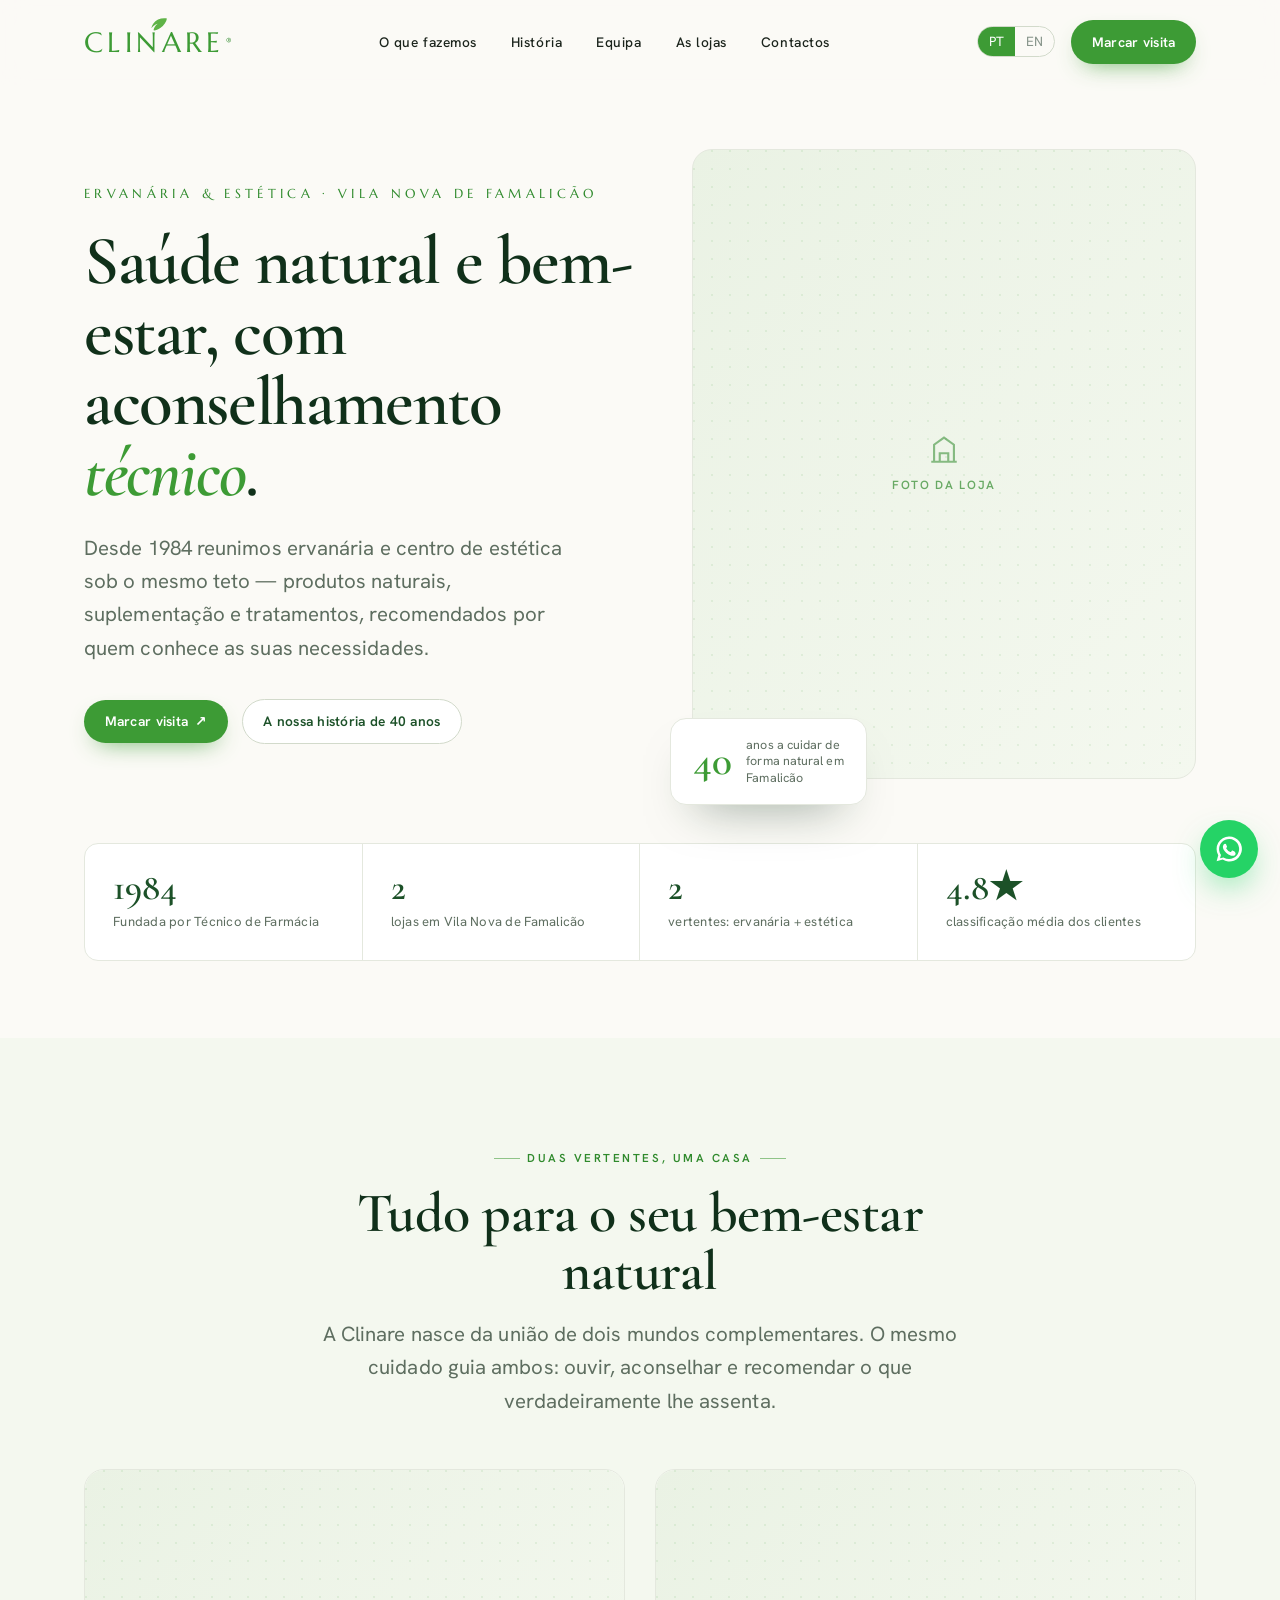
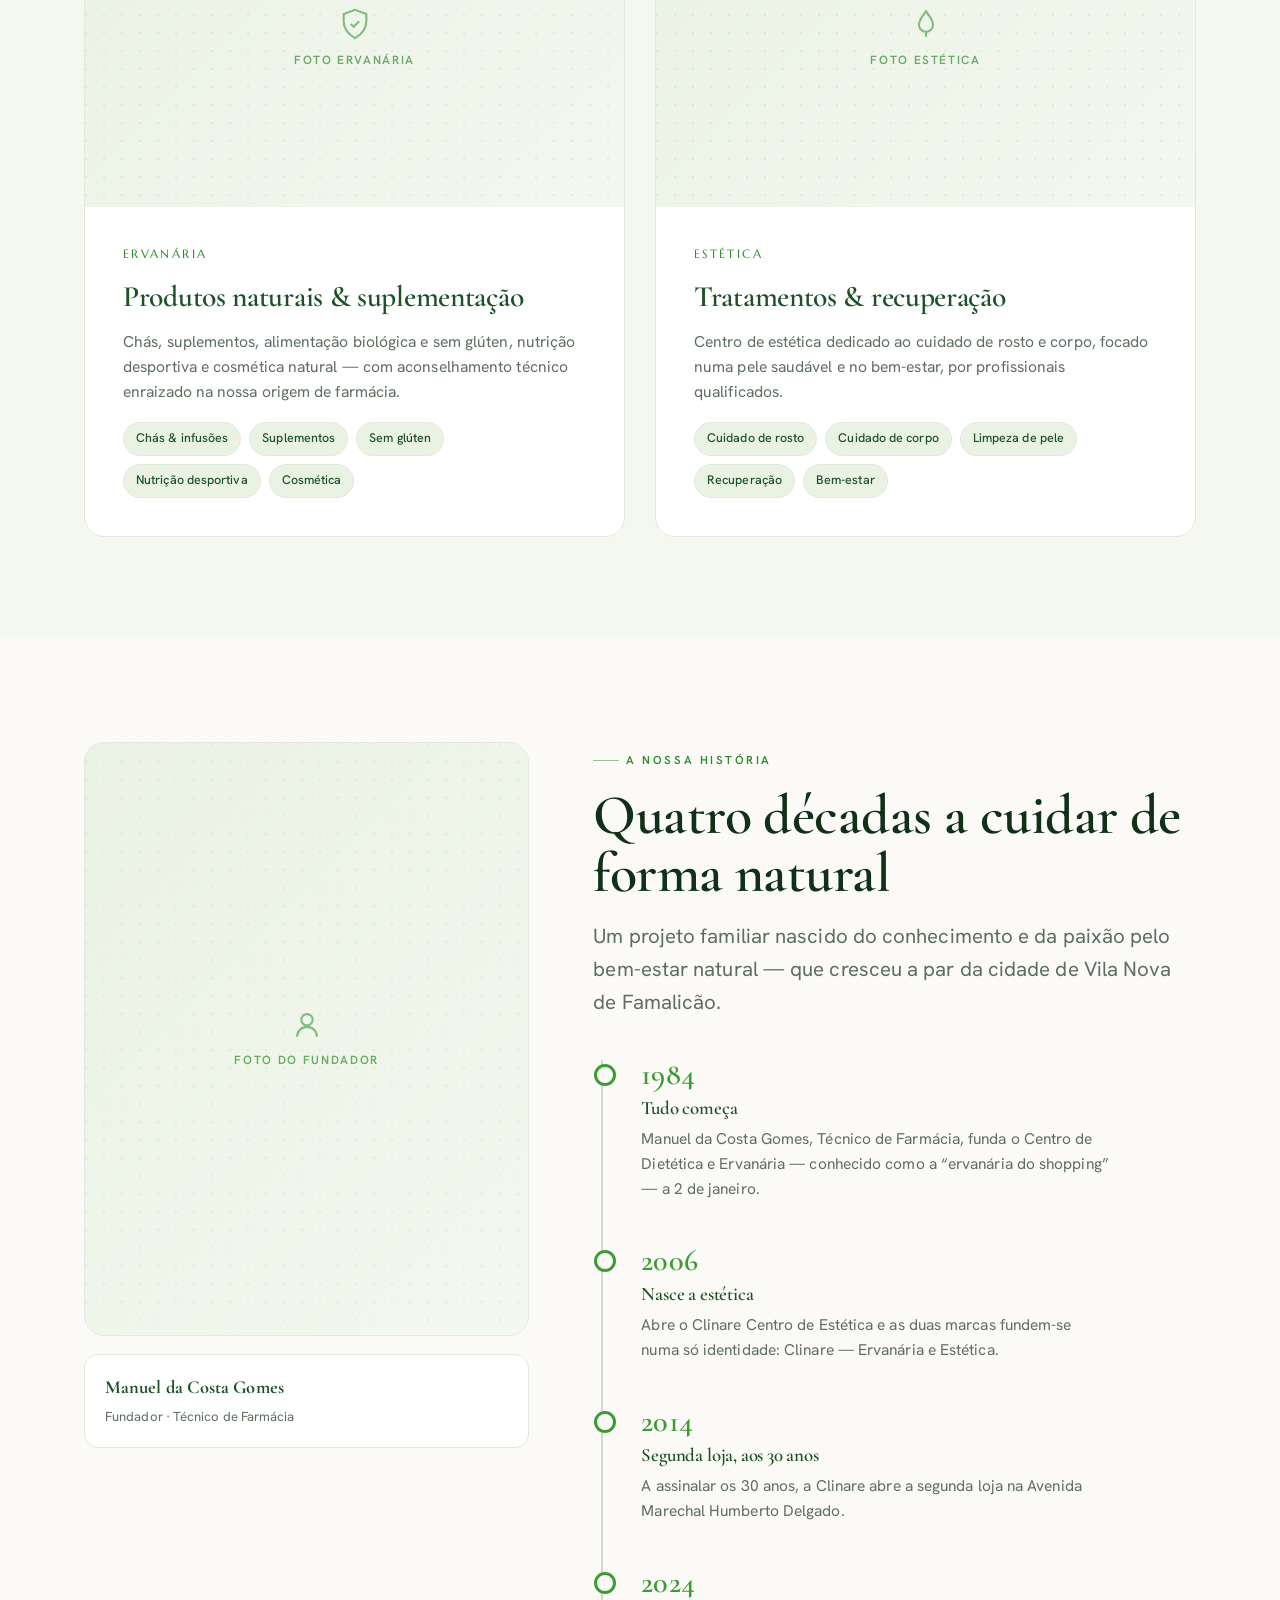
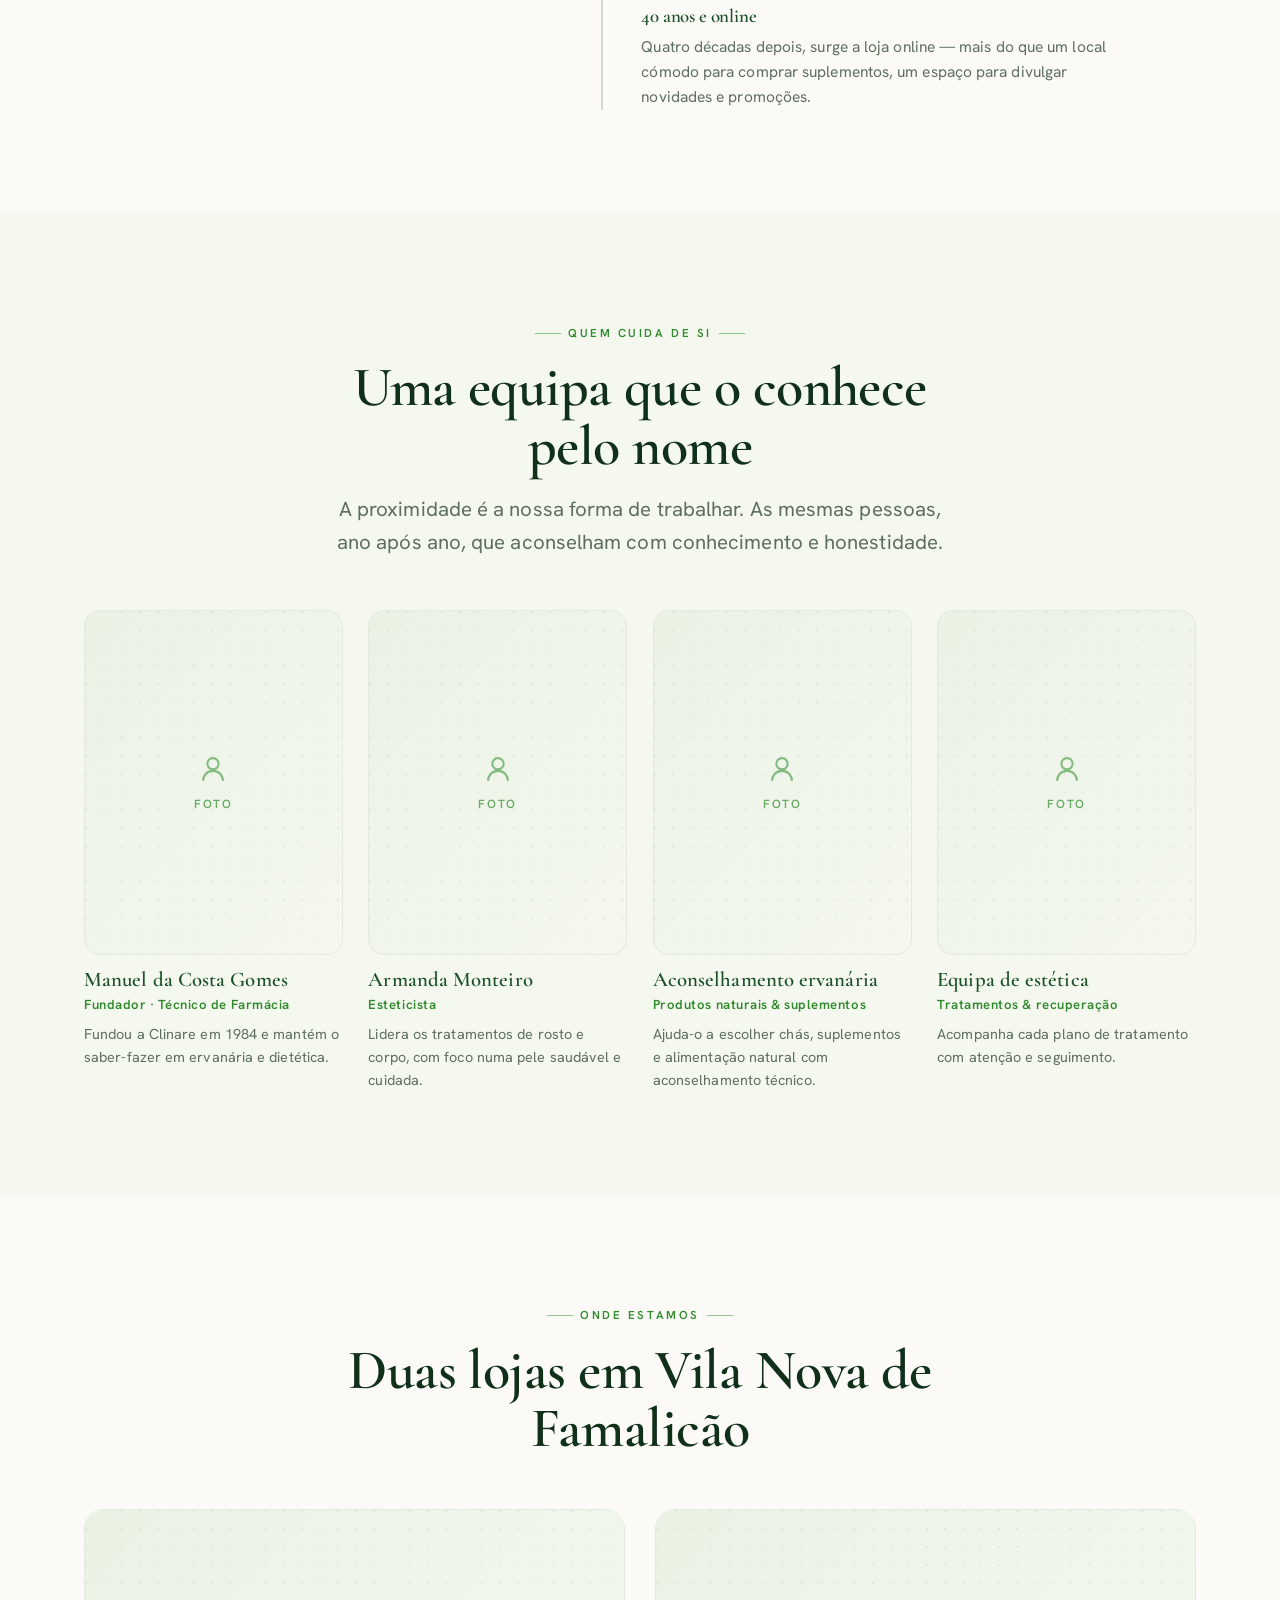
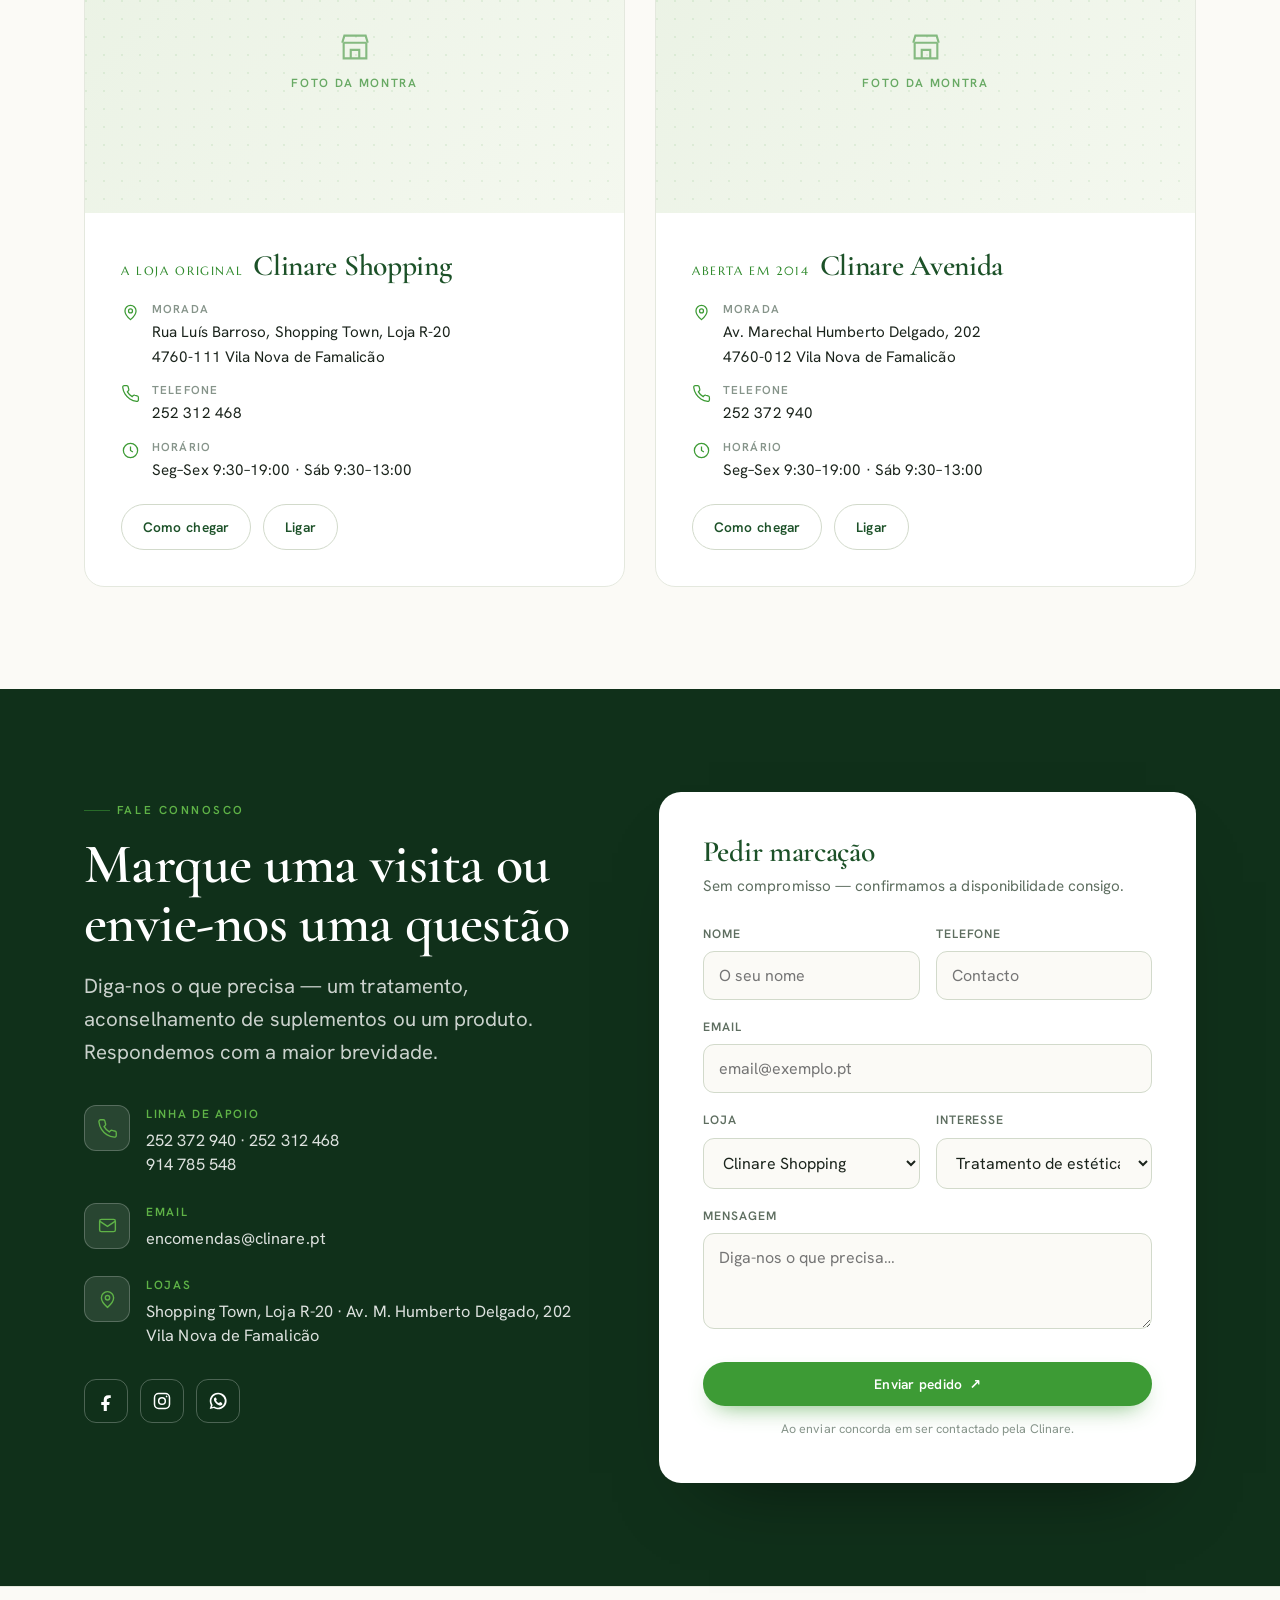
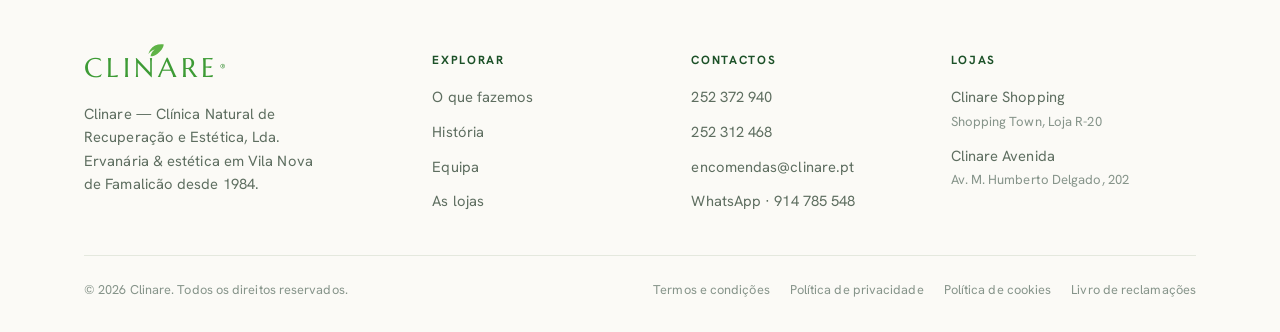
==== commit b6693914: "SEO: Open Graph, JSON-LD, favicon, sitemap, robots.txt - Canonical URL, OG tags e Twitter Card para " ====
--- a/index.html
+++ b/index.html
@@ -5,6 +5,27 @@
 <meta name="viewport" content="width=device-width, initial-scale=1.0">
 <title>Clinare — Ervanária & Estética · Vila Nova de Famalicão desde 1984</title>
 <meta name="description" content="Clinare — Ervanária & Estética em Vila Nova de Famalicão. Aconselhamento técnico em produtos naturais, suplementação e tratamentos de estética desde 1984.">
+<link rel="canonical" href="https://mrpintz.github.io/Clinare/">
+
+<!-- Favicon -->
+<link rel="icon" href="favicon.svg" type="image/svg+xml">
+<link rel="apple-touch-icon" href="favicon-180.png">
+
+<!-- Open Graph -->
+<meta property="og:type" content="website">
+<meta property="og:url" content="https://mrpintz.github.io/Clinare/">
+<meta property="og:title" content="Clinare — Ervanária & Estética · Vila Nova de Famalicão desde 1984">
+<meta property="og:description" content="Aconselhamento técnico em produtos naturais, suplementação e tratamentos de estética desde 1984.">
+<meta property="og:image" content="https://mrpintz.github.io/Clinare/og-image.jpg">
+<meta property="og:locale" content="pt_PT">
+<meta property="og:site_name" content="Clinare">
+
+<!-- Twitter / X Card -->
+<meta name="twitter:card" content="summary_large_image">
+<meta name="twitter:title" content="Clinare — Ervanária & Estética · Vila Nova de Famalicão">
+<meta name="twitter:description" content="Aconselhamento técnico em produtos naturais, suplementação e tratamentos de estética desde 1984.">
+<meta name="twitter:image" content="https://mrpintz.github.io/Clinare/og-image.jpg">
+
 <link rel="preconnect" href="https://fonts.googleapis.com">
 <link rel="preconnect" href="https://fonts.gstatic.com" crossorigin>
 <link href="https://fonts.googleapis.com/css2?family=Cormorant+Garamond:ital,wght@0,500;0,600;0,700;1,500;1,600&family=Hanken+Grotesk:wght@400;500;600;700&family=Marcellus&display=swap" rel="stylesheet">
@@ -451,5 +472,79 @@
 </a>
 
 <script src="app.js"></script>
+
+<script type="application/ld+json">
+{
+  "@context": "https://schema.org",
+  "@graph": [
+    {
+      "@type": "Organization",
+      "@id": "https://mrpintz.github.io/Clinare/#organization",
+      "name": "Clinare",
+      "legalName": "Clinare — Clínica Natural de Recuperação e Estética, Lda.",
+      "url": "https://mrpintz.github.io/Clinare/",
+      "logo": "https://mrpintz.github.io/Clinare/favicon.svg",
+      "foundingDate": "1984",
+      "email": "encomendas@clinare.pt"
+    },
+    {
+      "@type": "HealthAndBeautyBusiness",
+      "@id": "https://mrpintz.github.io/Clinare/#store-shopping",
+      "name": "Clinare Shopping",
+      "parentOrganization": {"@id": "https://mrpintz.github.io/Clinare/#organization"},
+      "address": {
+        "@type": "PostalAddress",
+        "streetAddress": "Rua Luís Barroso, Shopping Town, Loja R-20",
+        "postalCode": "4760-111",
+        "addressLocality": "Vila Nova de Famalicão",
+        "addressCountry": "PT"
+      },
+      "telephone": "+351252312468",
+      "openingHoursSpecification": [
+        {
+          "@type": "OpeningHoursSpecification",
+          "dayOfWeek": ["Monday","Tuesday","Wednesday","Thursday","Friday"],
+          "opens": "09:30",
+          "closes": "19:00"
+        },
+        {
+          "@type": "OpeningHoursSpecification",
+          "dayOfWeek": "Saturday",
+          "opens": "09:30",
+          "closes": "13:00"
+        }
+      ]
+    },
+    {
+      "@type": "HealthAndBeautyBusiness",
+      "@id": "https://mrpintz.github.io/Clinare/#store-avenida",
+      "name": "Clinare Avenida",
+      "parentOrganization": {"@id": "https://mrpintz.github.io/Clinare/#organization"},
+      "address": {
+        "@type": "PostalAddress",
+        "streetAddress": "Av. Marechal Humberto Delgado, 202",
+        "postalCode": "4760-012",
+        "addressLocality": "Vila Nova de Famalicão",
+        "addressCountry": "PT"
+      },
+      "telephone": "+351252372940",
+      "openingHoursSpecification": [
+        {
+          "@type": "OpeningHoursSpecification",
+          "dayOfWeek": ["Monday","Tuesday","Wednesday","Thursday","Friday"],
+          "opens": "09:30",
+          "closes": "19:00"
+        },
+        {
+          "@type": "OpeningHoursSpecification",
+          "dayOfWeek": "Saturday",
+          "opens": "09:30",
+          "closes": "13:00"
+        }
+      ]
+    }
+  ]
+}
+</script>
 </body>
 </html>
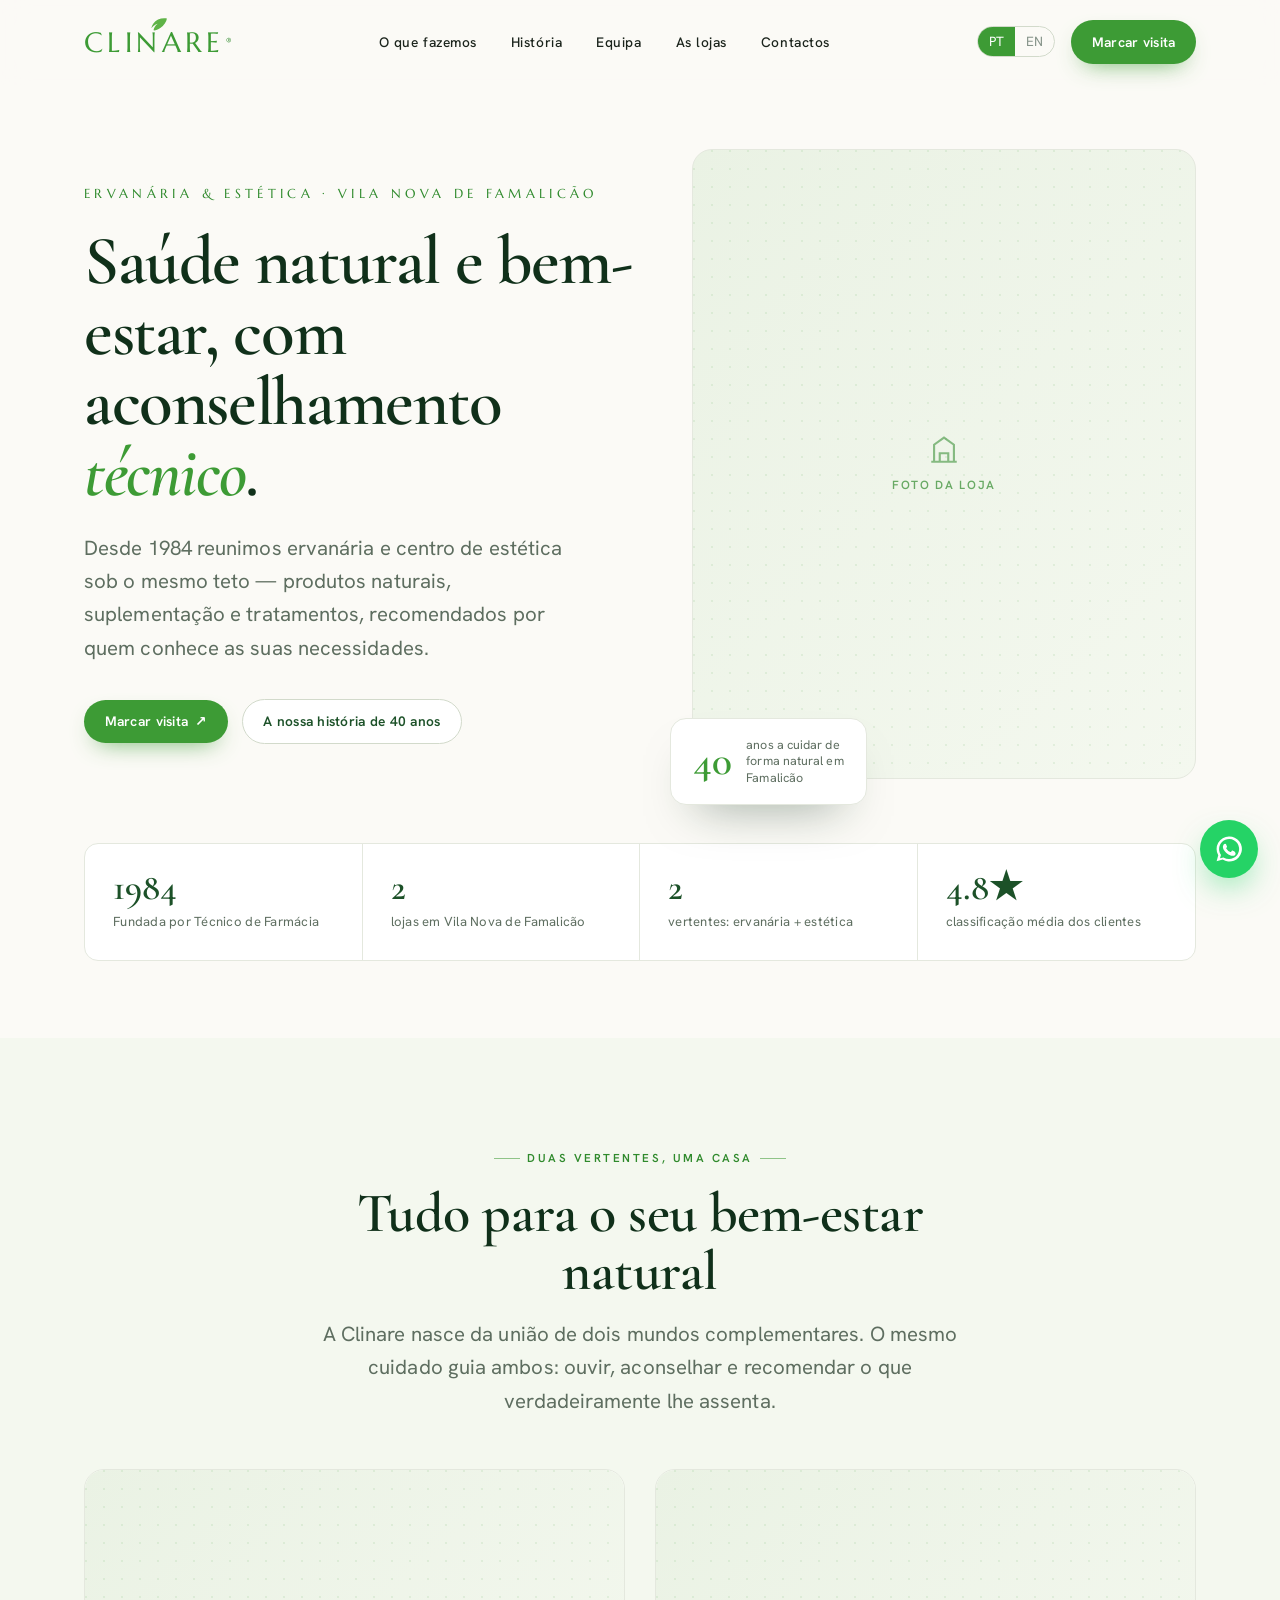
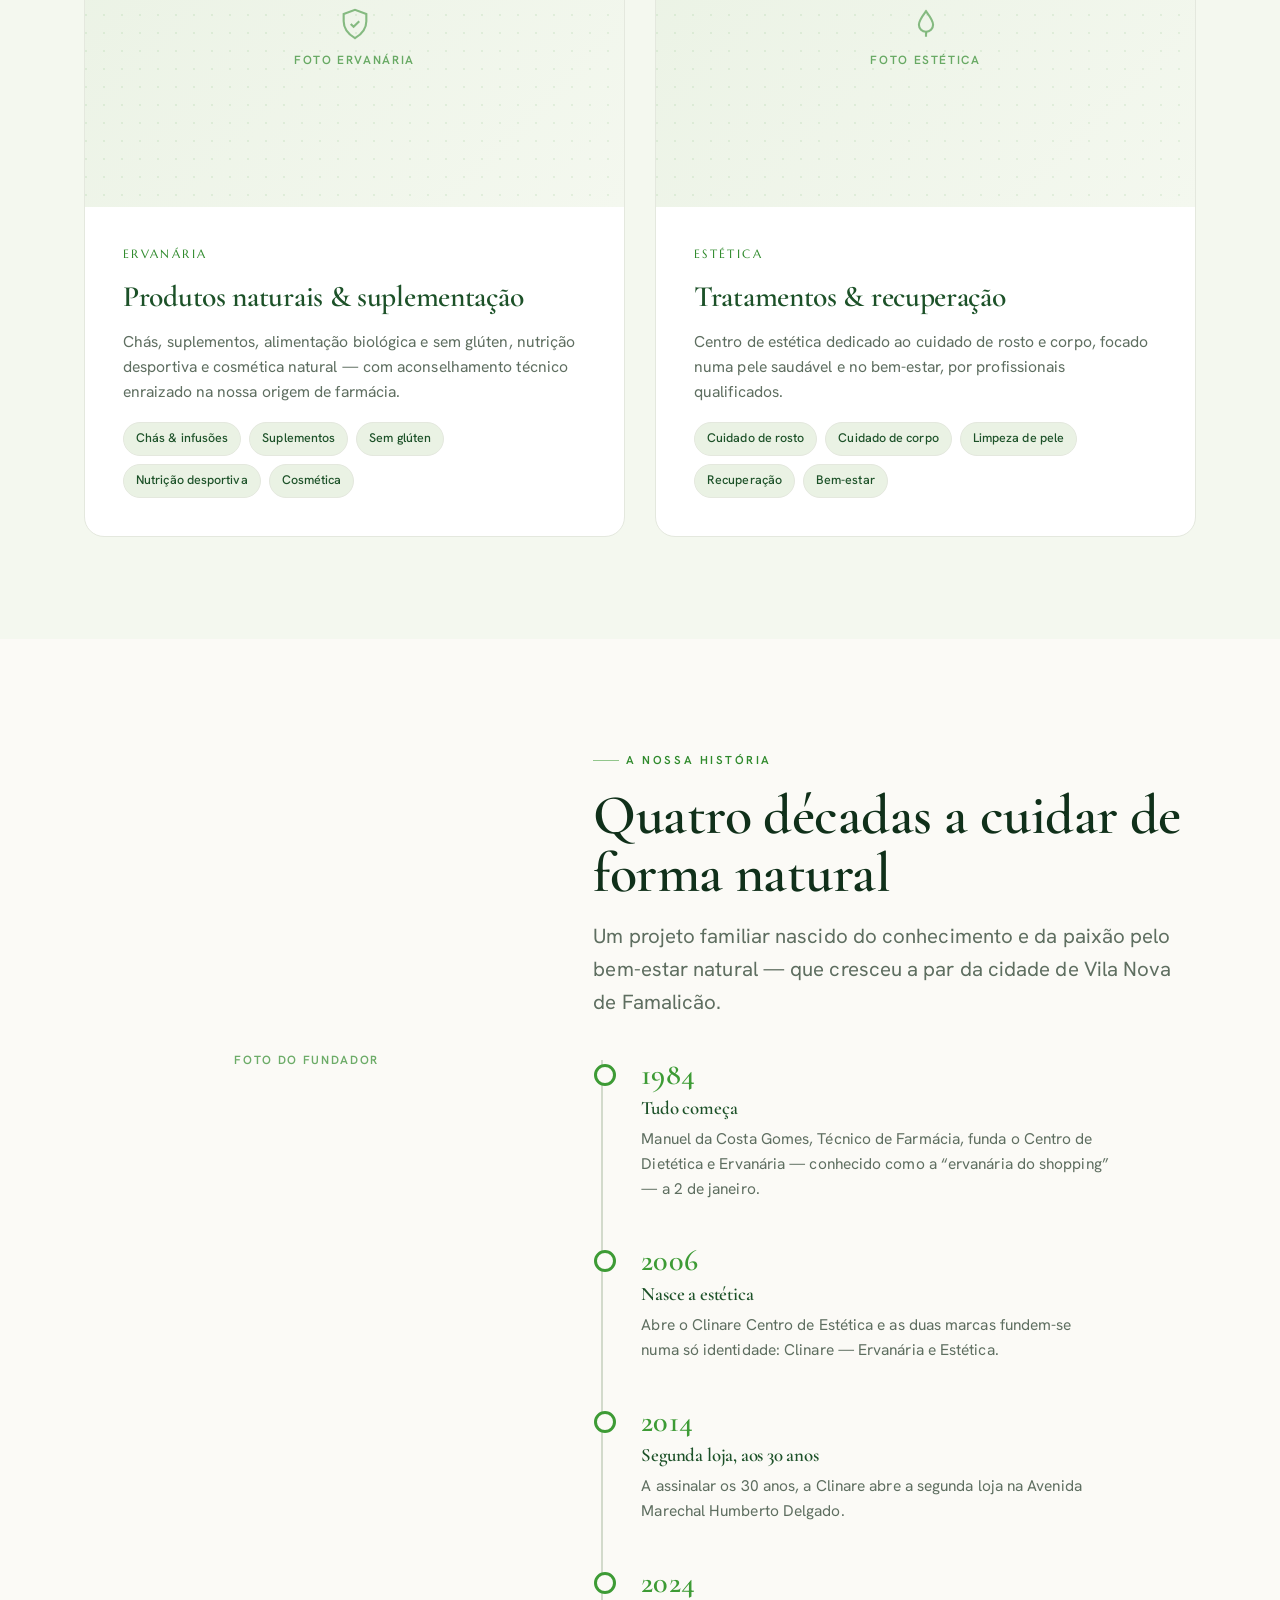
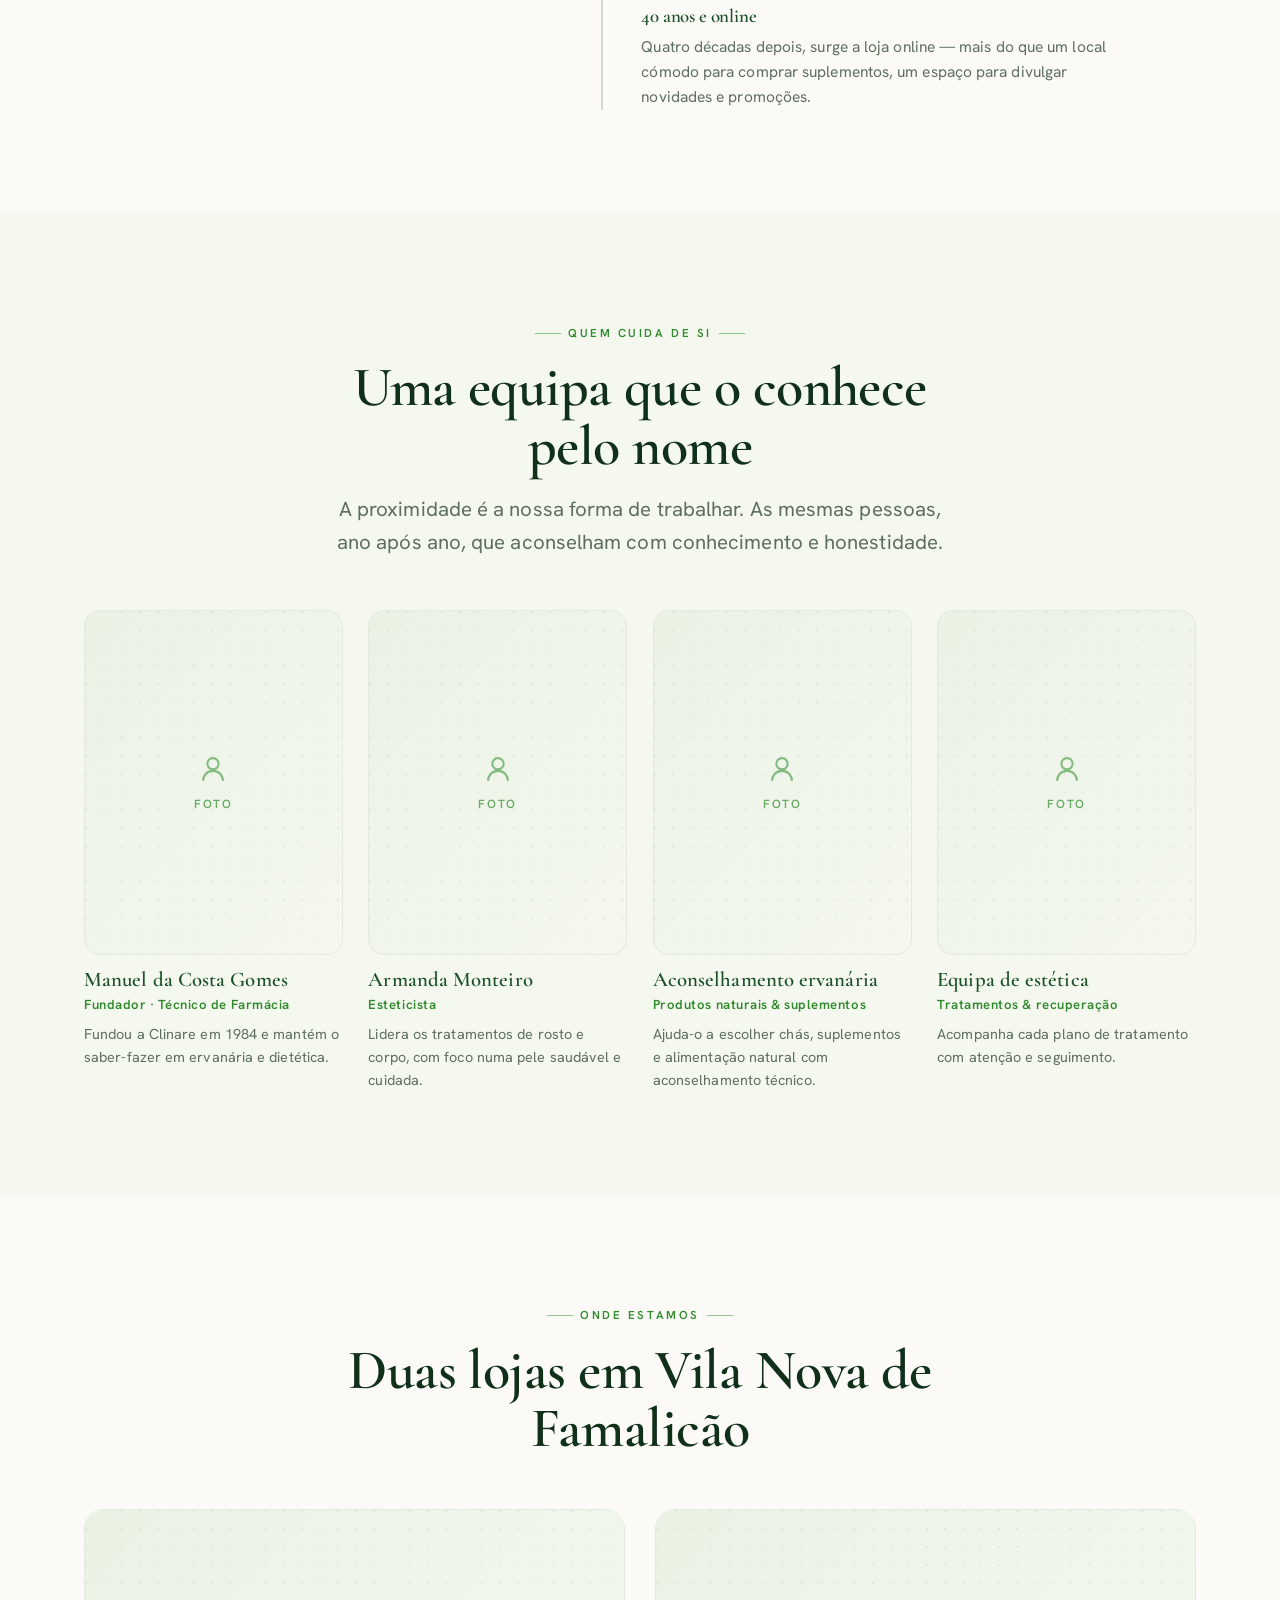
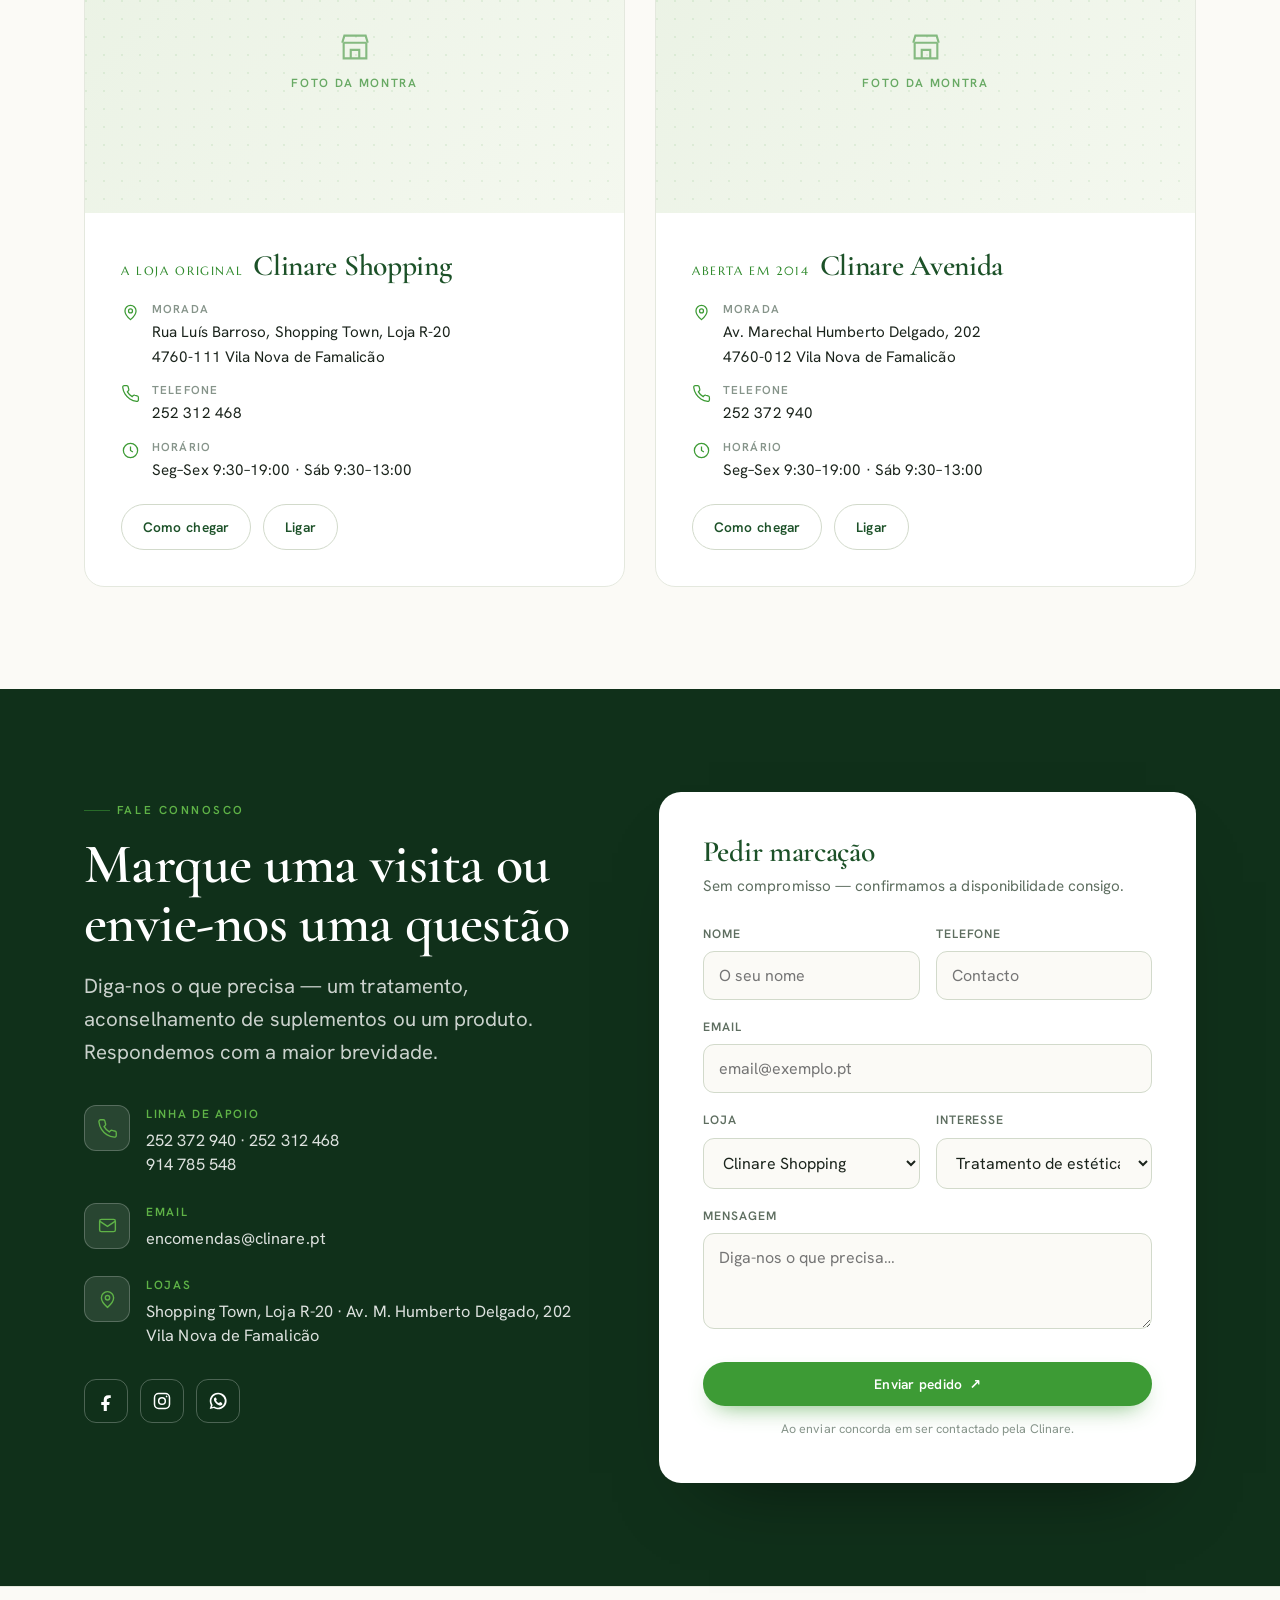
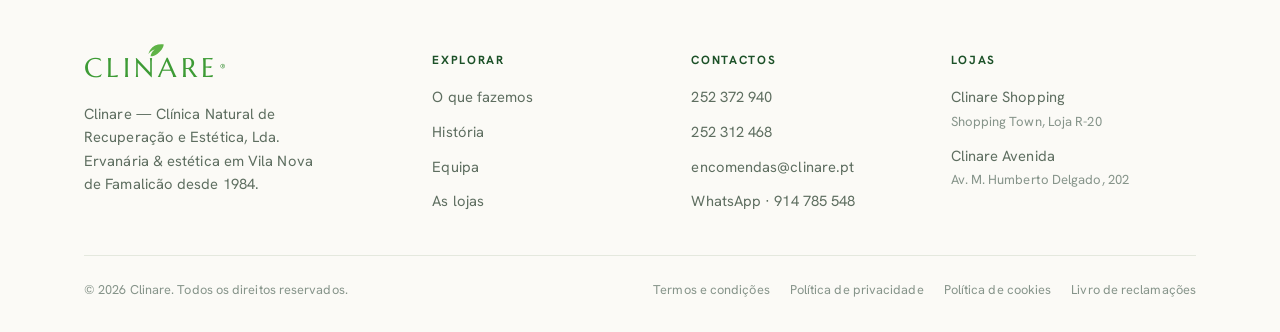
==== commit 979803d7: "Adicionar página de Política de Privacidade - privacidade.html com design consistente com o site - C" ====
--- a/index.html
+++ b/index.html
@@ -458,8 +458,8 @@
       <p data-en="© 2026 Clinare. All rights reserved.">© 2026 Clinare. Todos os direitos reservados.</p>
       <div class="legal">
         <a href="#" data-en="Terms &amp; conditions">Termos e condições</a>
-        <a href="#" data-en="Privacy policy">Política de privacidade</a>
-        <a href="#" data-en="Cookies">Política de cookies</a>
+        <a href="privacidade.html" data-en="Privacy policy">Política de privacidade</a>
+        <a href="cookies.html" data-en="Cookies">Política de cookies</a>
         <a href="https://www.livroreclamacoes.pt/" target="_blank" rel="noopener" data-en="Complaints book">Livro de reclamações</a>
       </div>
     </div>
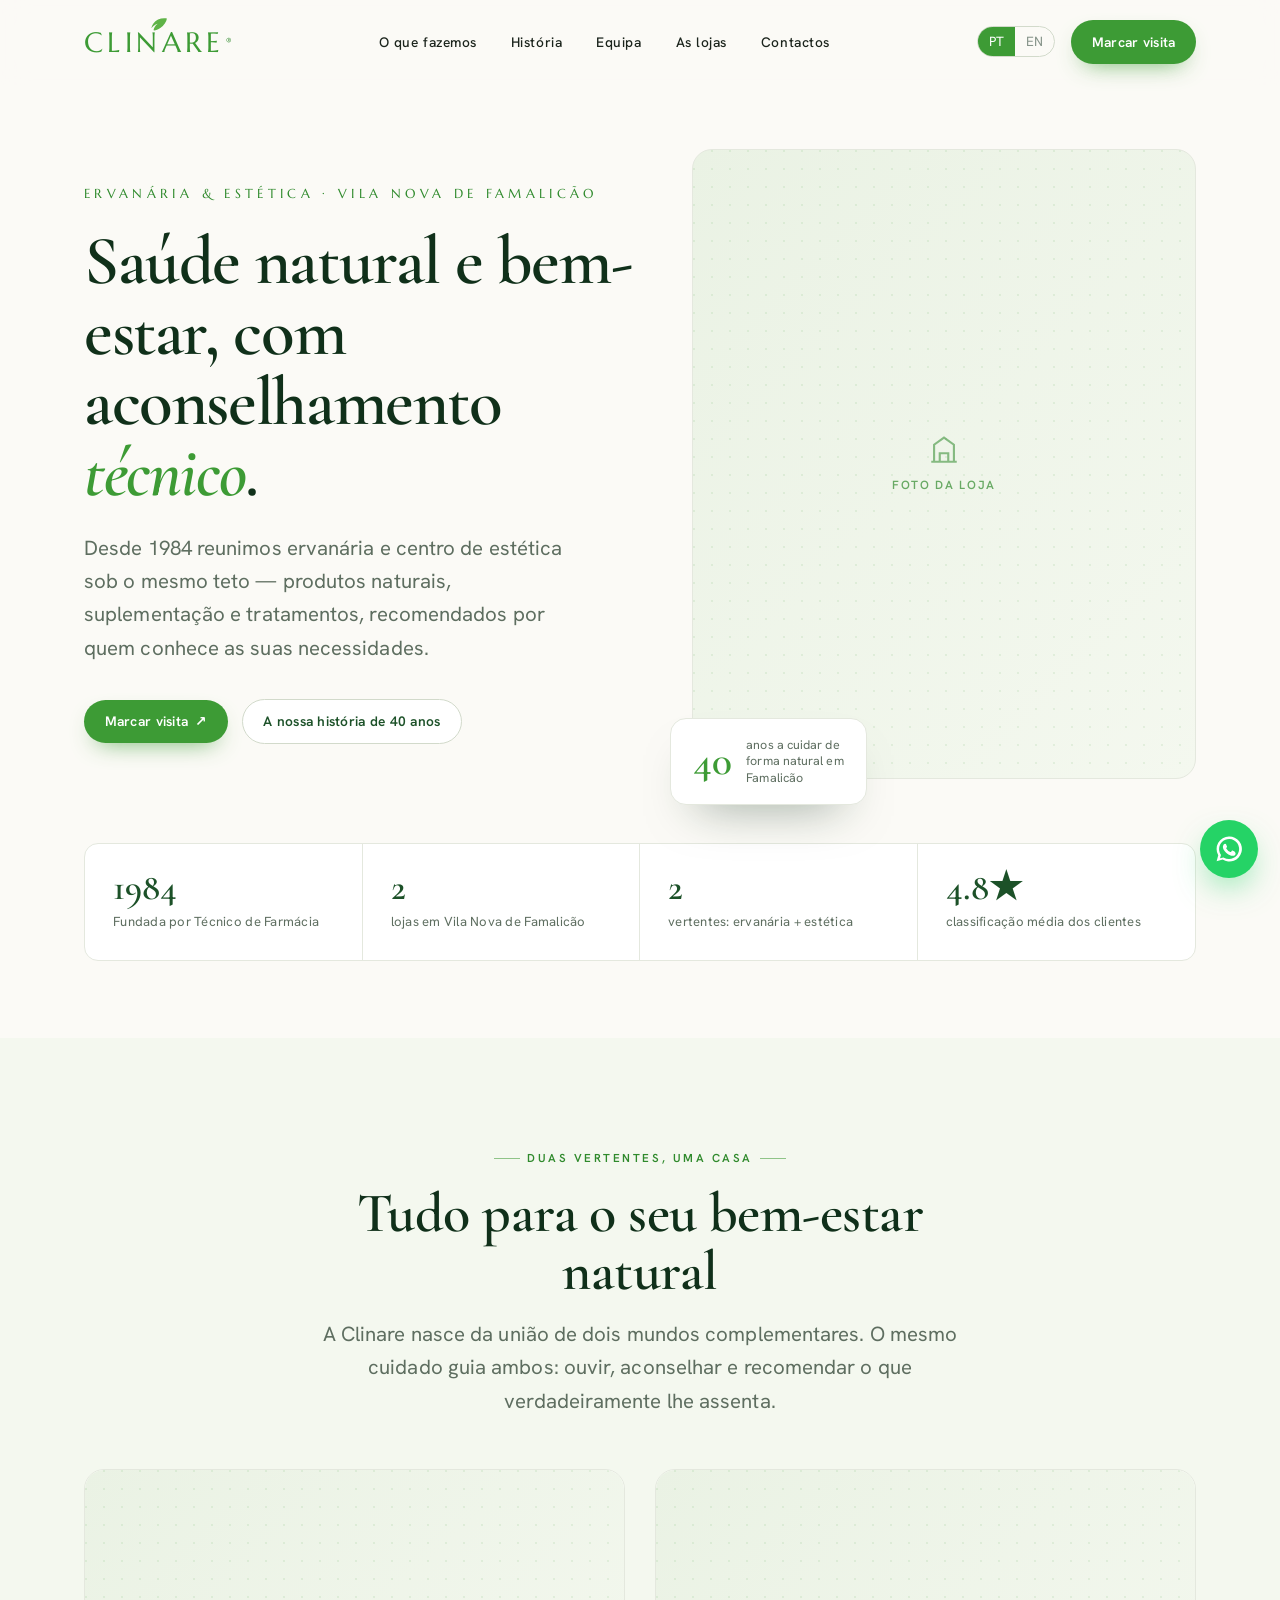
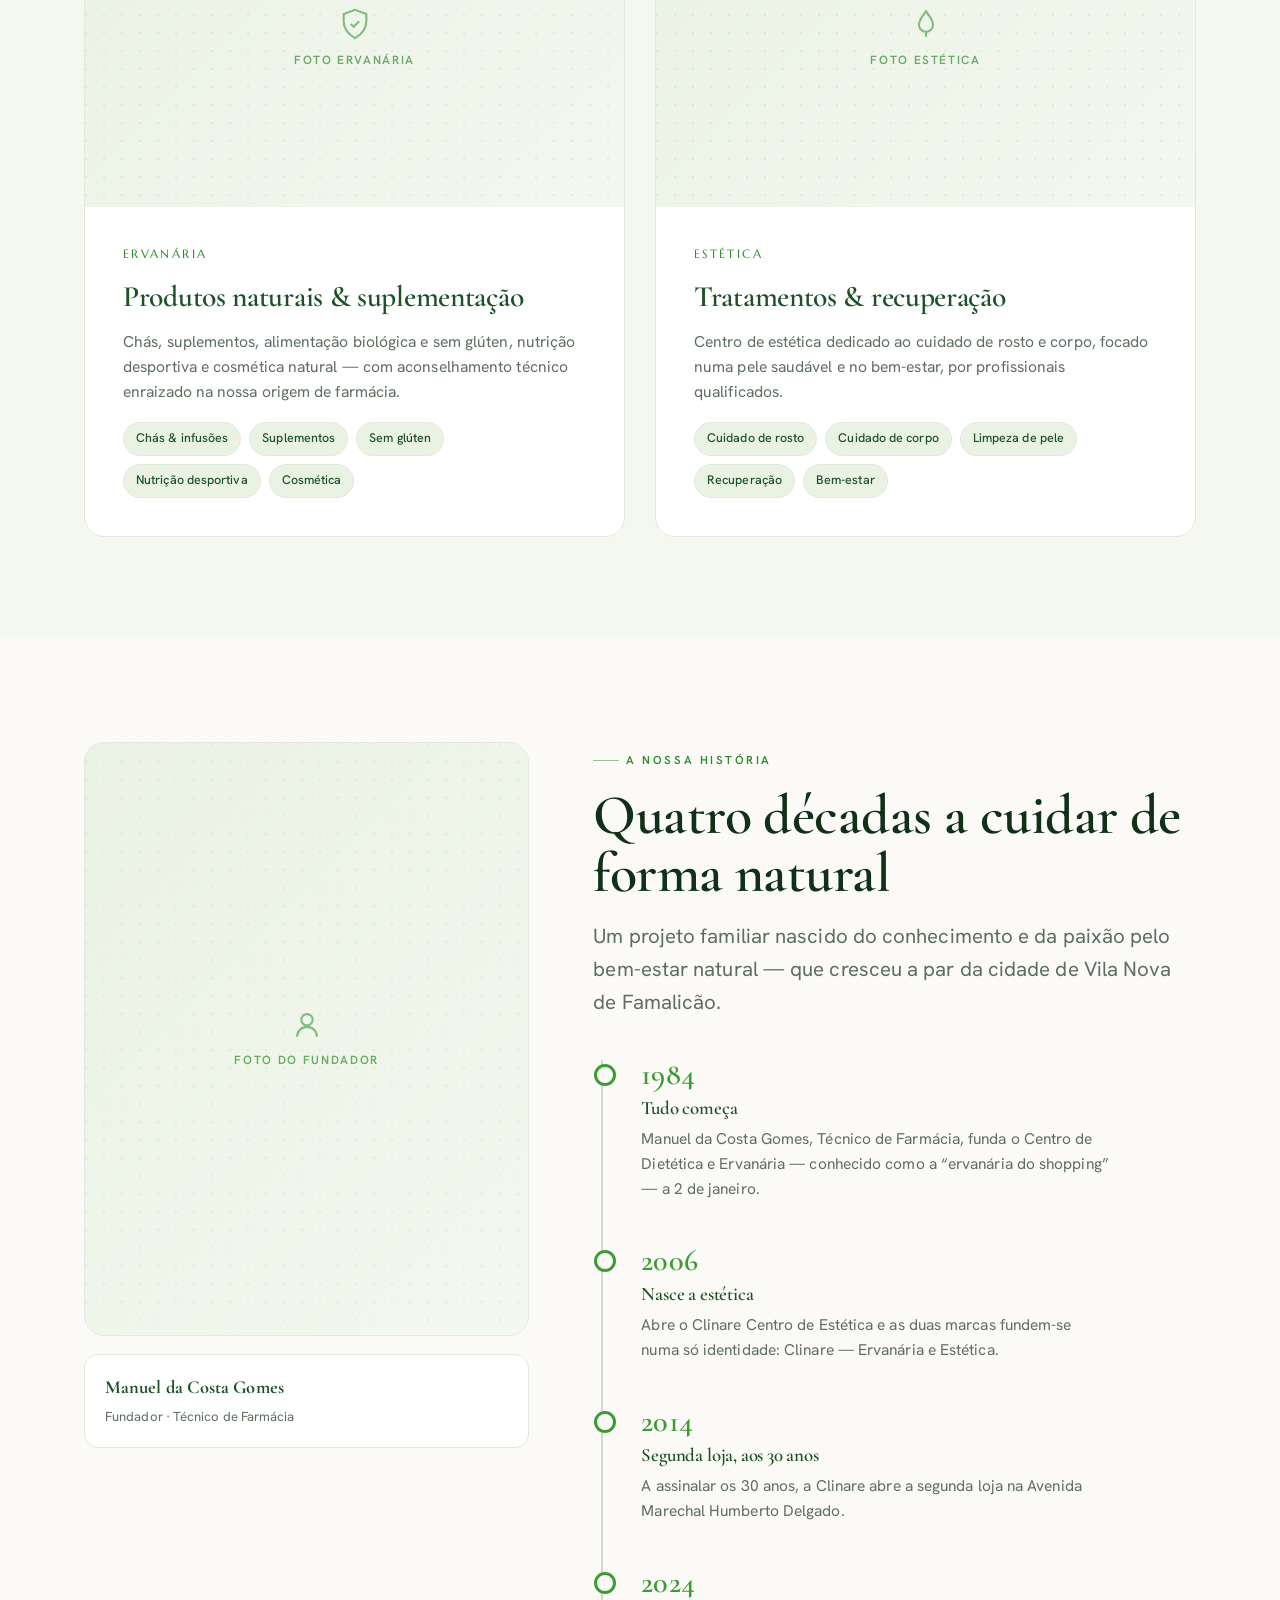
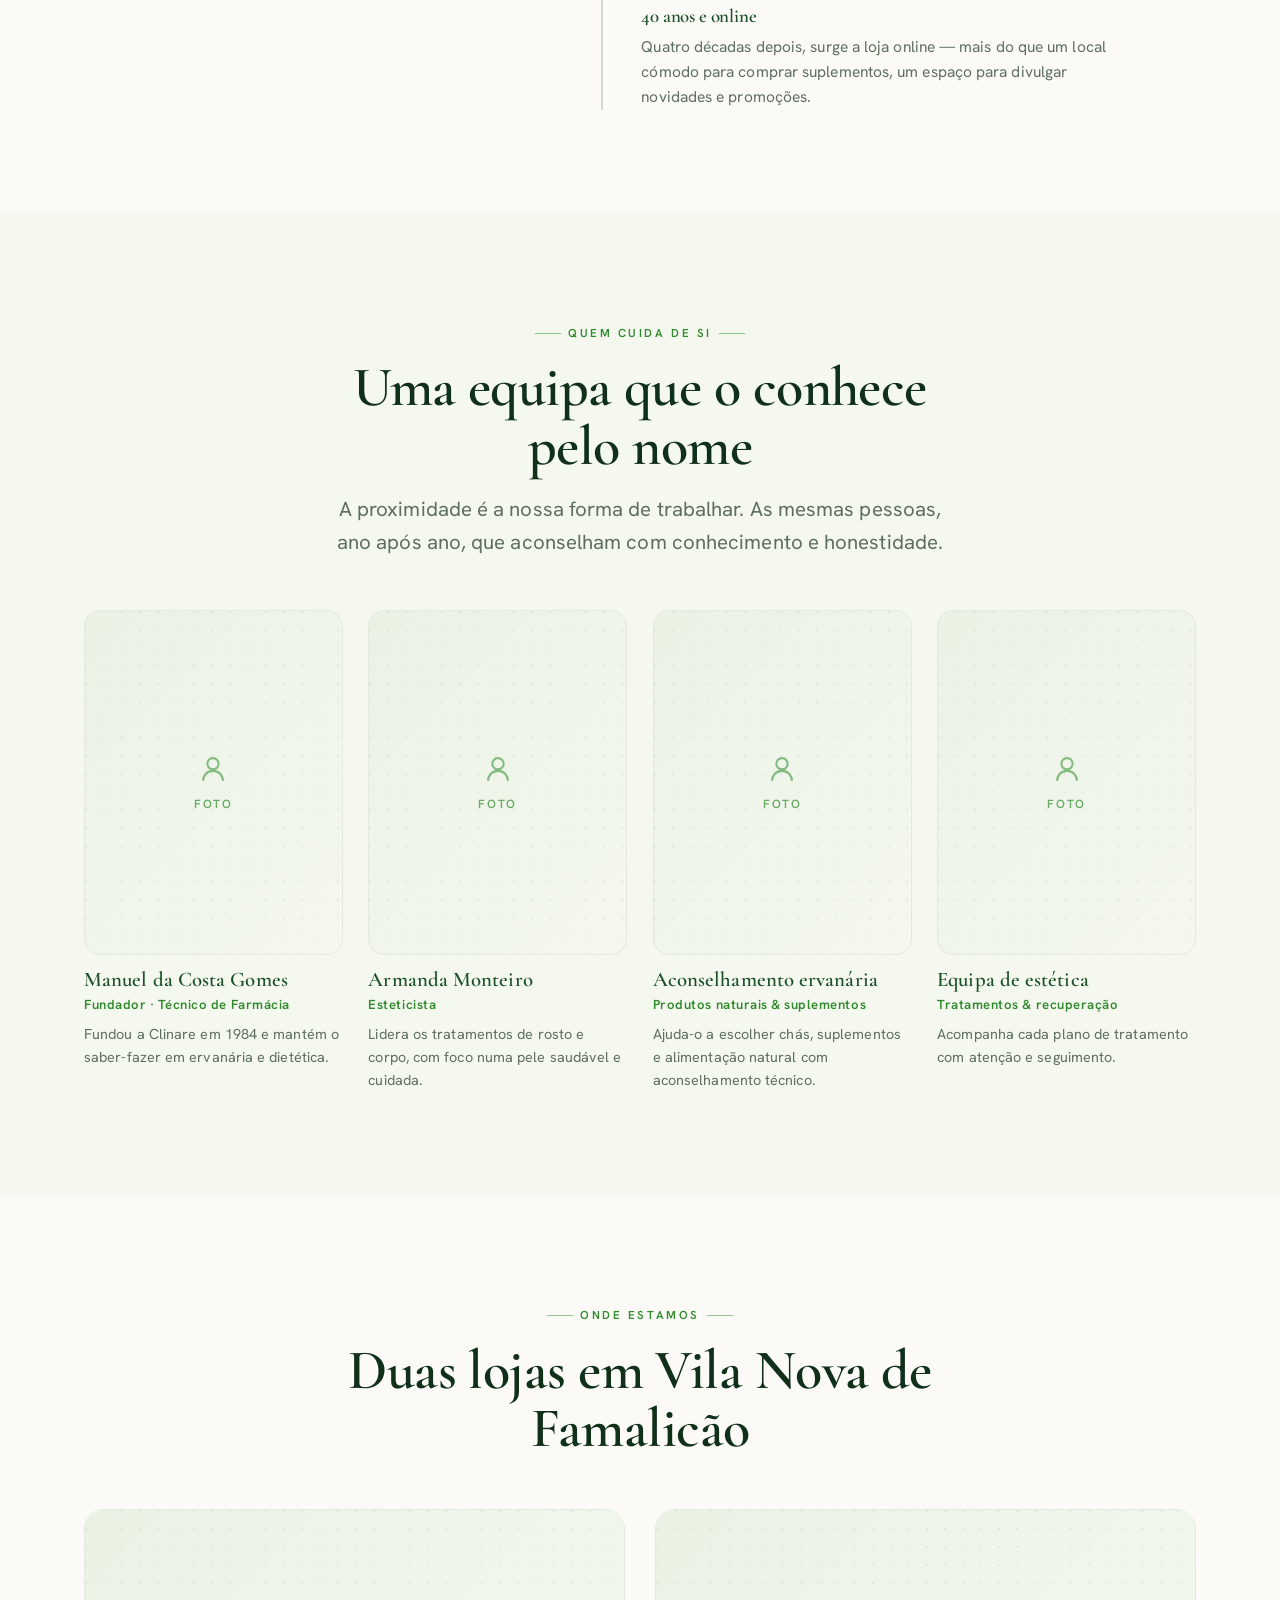
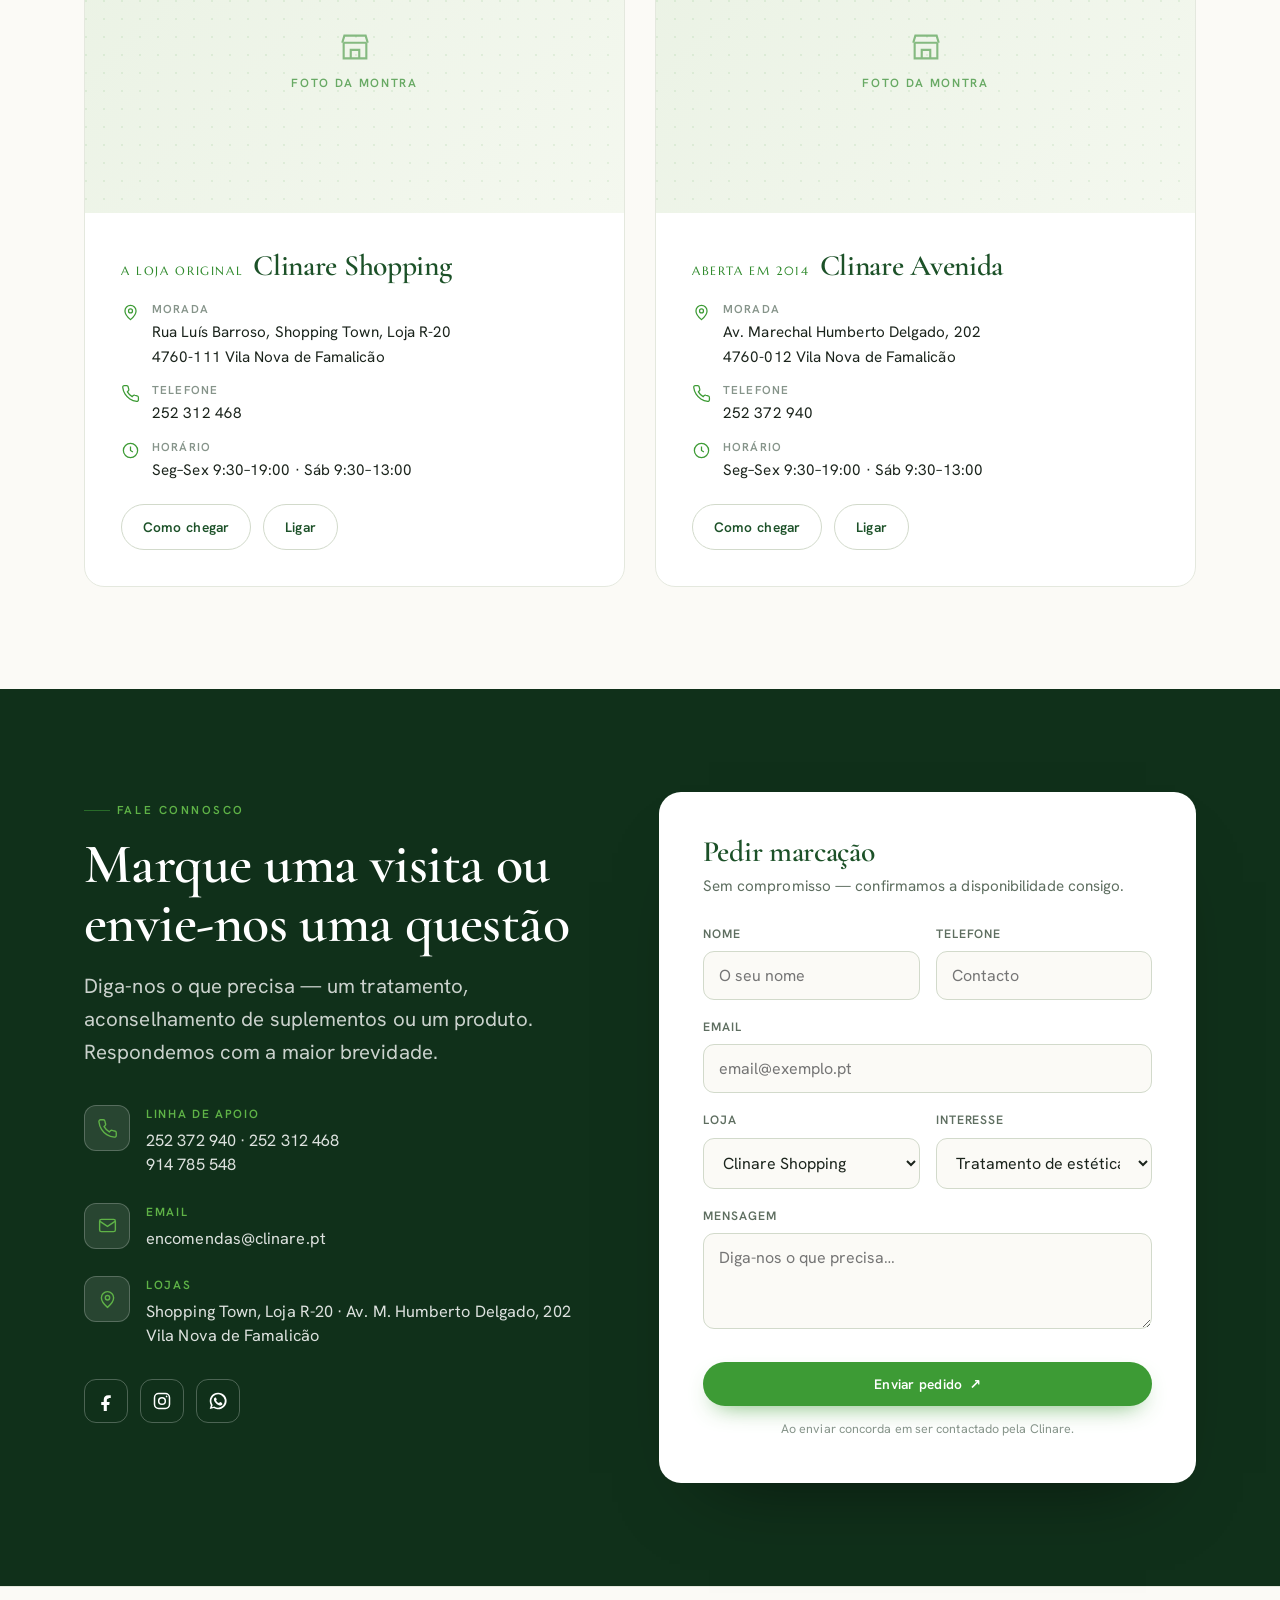
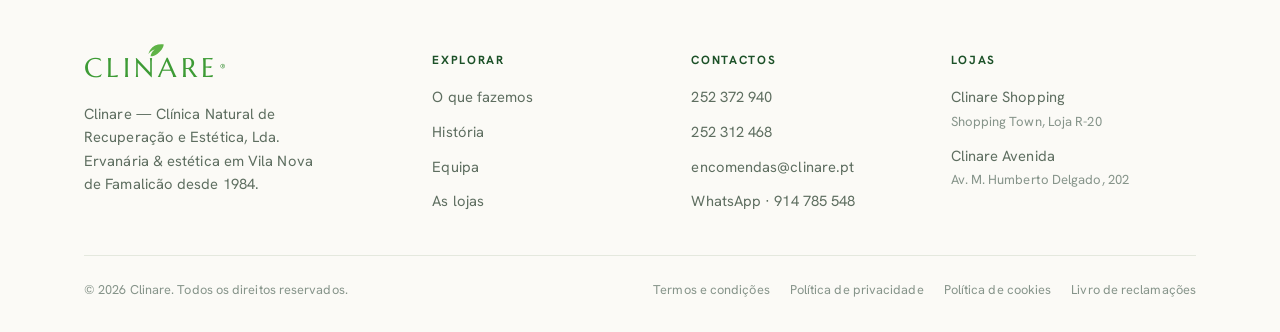
==== commit 636b0ddd: "Adicionar Termos e Condições e ligar rodapé em todas as páginas - termos.html com 10 secções adaptad" ====
--- a/index.html
+++ b/index.html
@@ -457,7 +457,7 @@
     <div class="footer__bottom">
       <p data-en="© 2026 Clinare. All rights reserved.">© 2026 Clinare. Todos os direitos reservados.</p>
       <div class="legal">
-        <a href="#" data-en="Terms &amp; conditions">Termos e condições</a>
+        <a href="termos.html" data-en="Terms &amp; conditions">Termos e condições</a>
         <a href="privacidade.html" data-en="Privacy policy">Política de privacidade</a>
         <a href="cookies.html" data-en="Cookies">Política de cookies</a>
         <a href="https://www.livroreclamacoes.pt/" target="_blank" rel="noopener" data-en="Complaints book">Livro de reclamações</a>
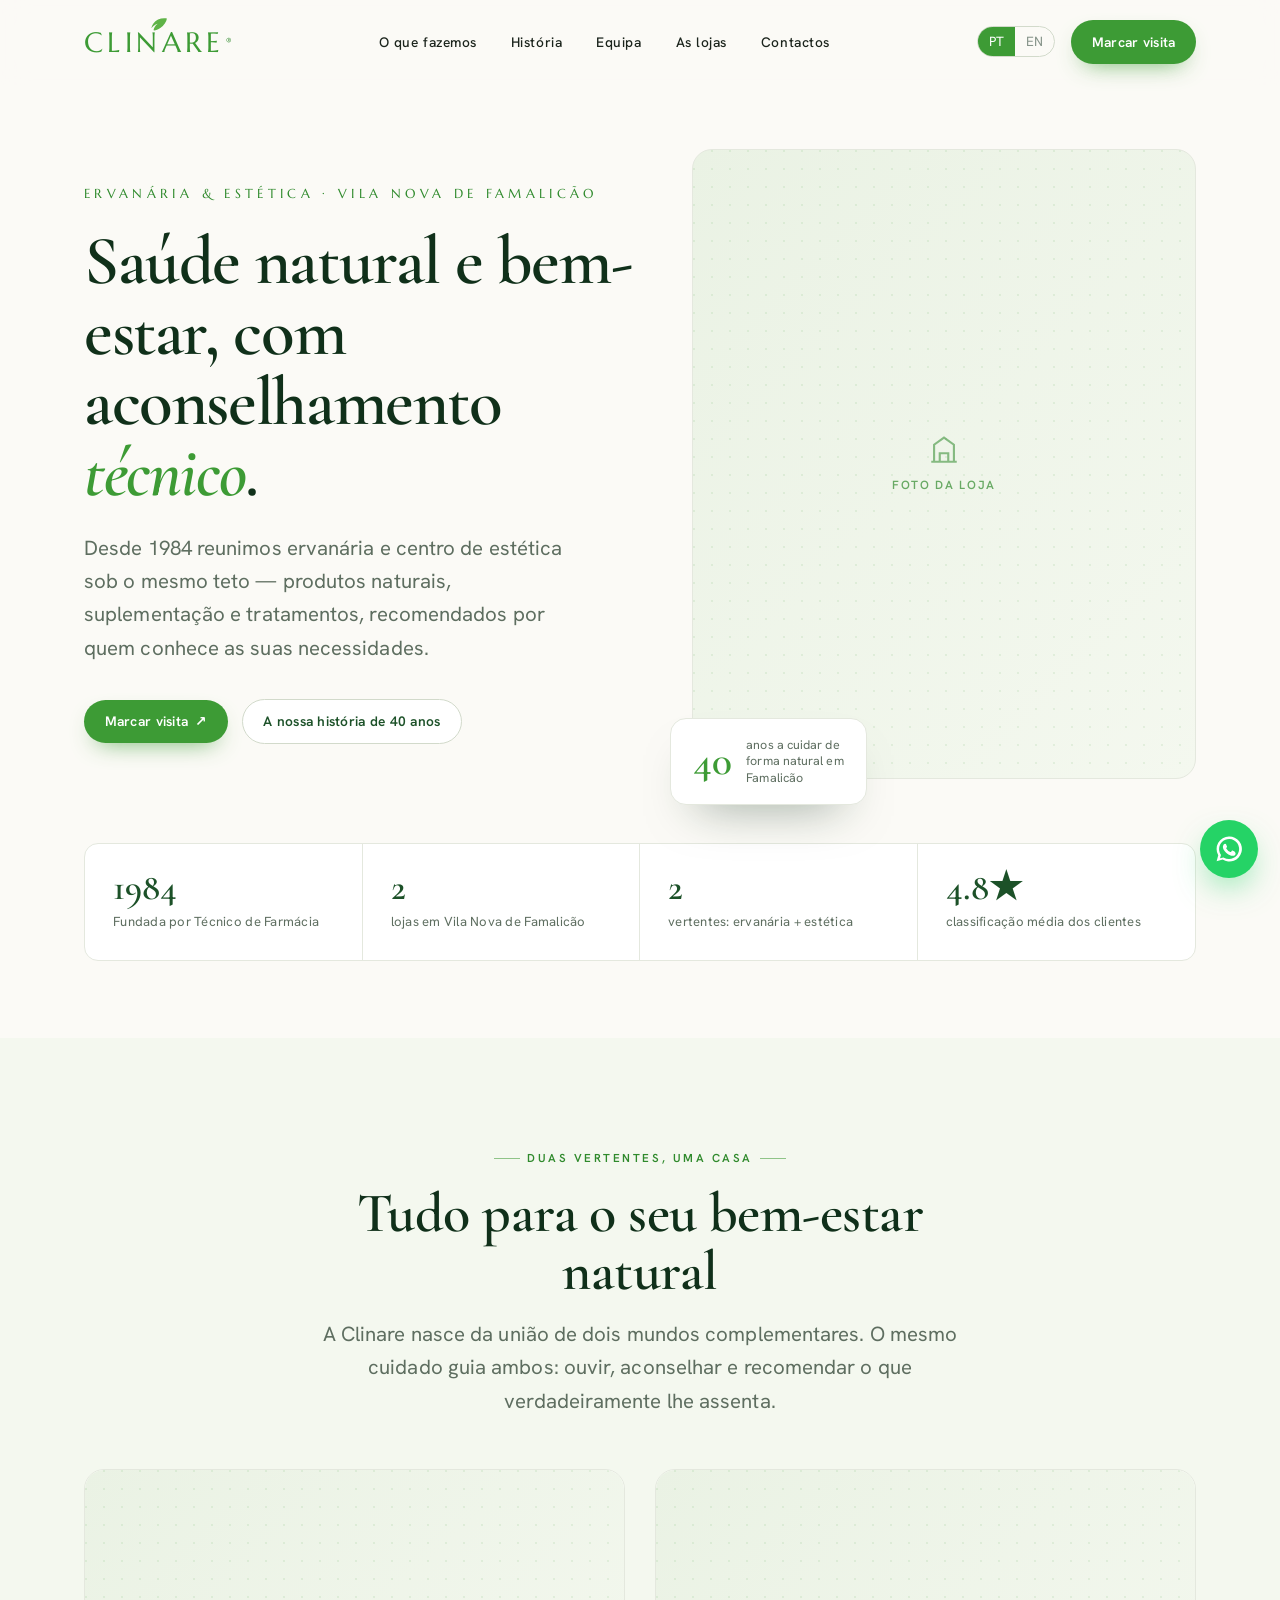
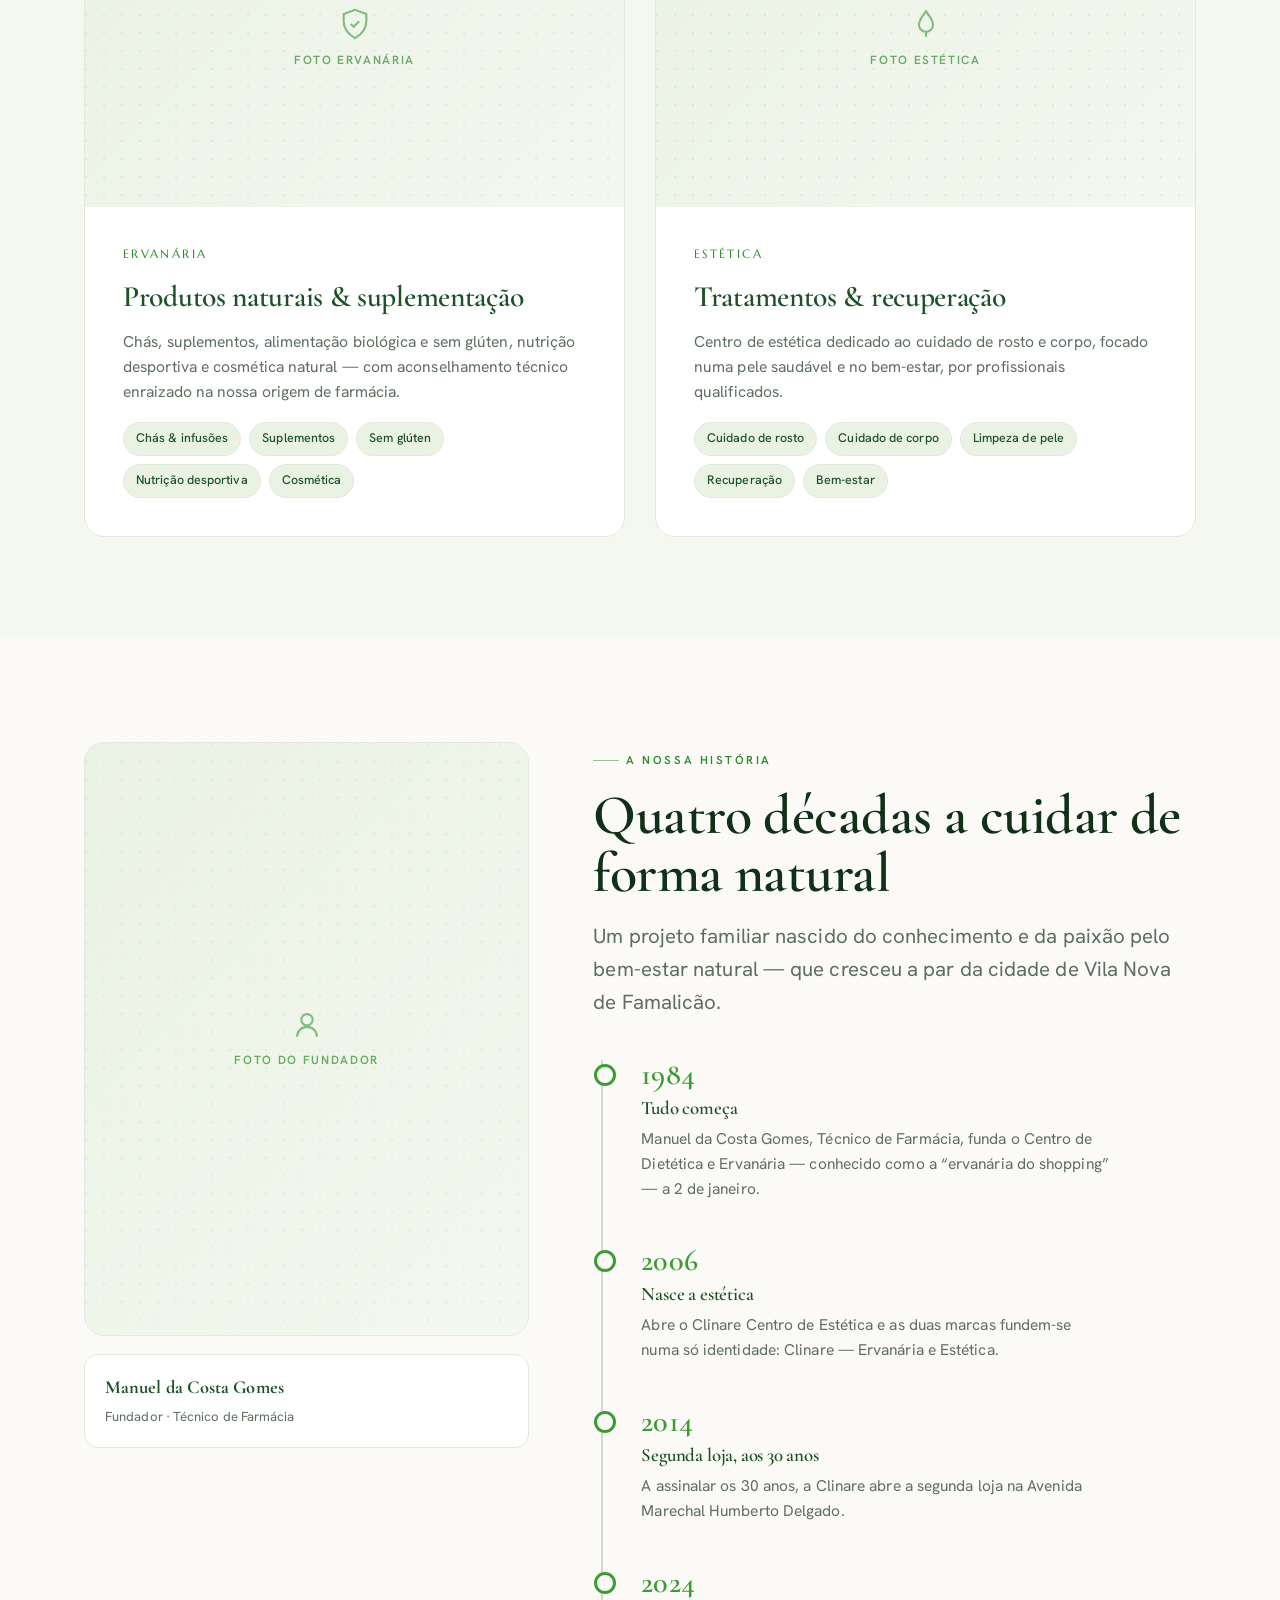
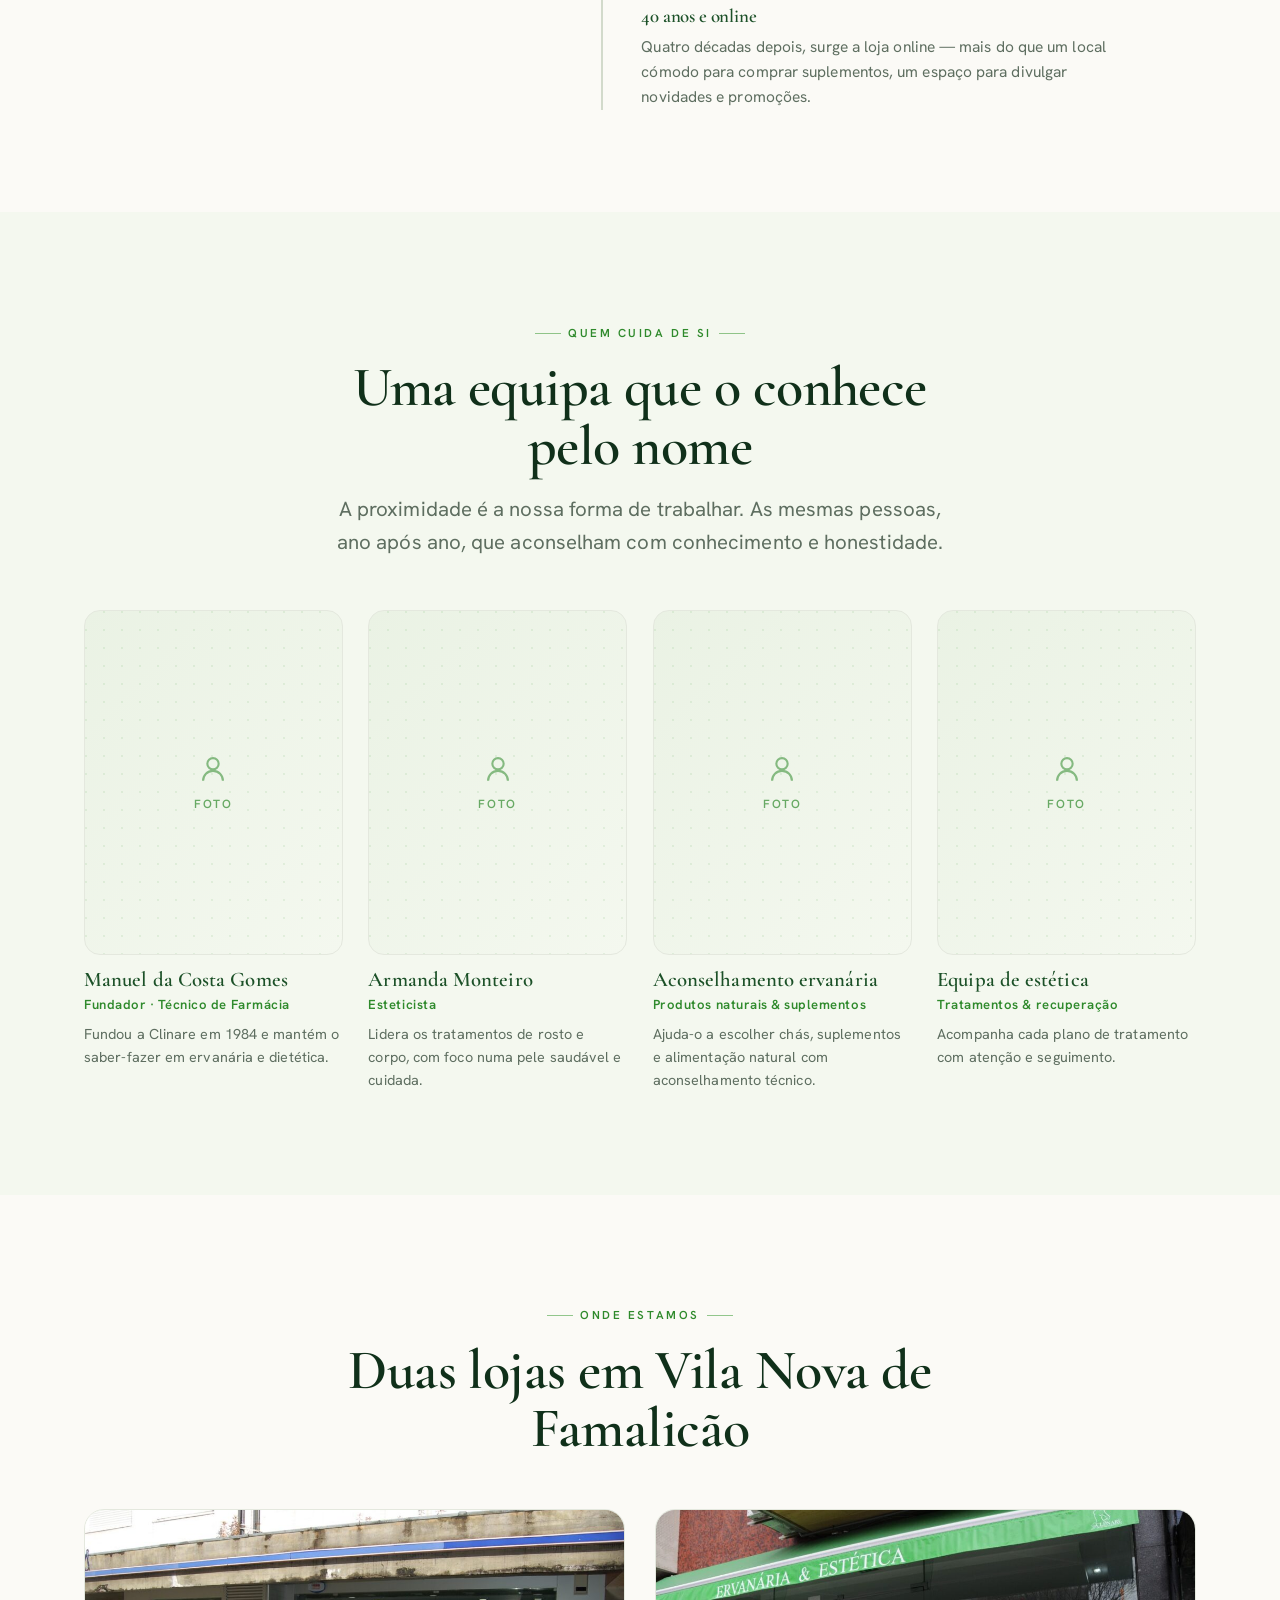
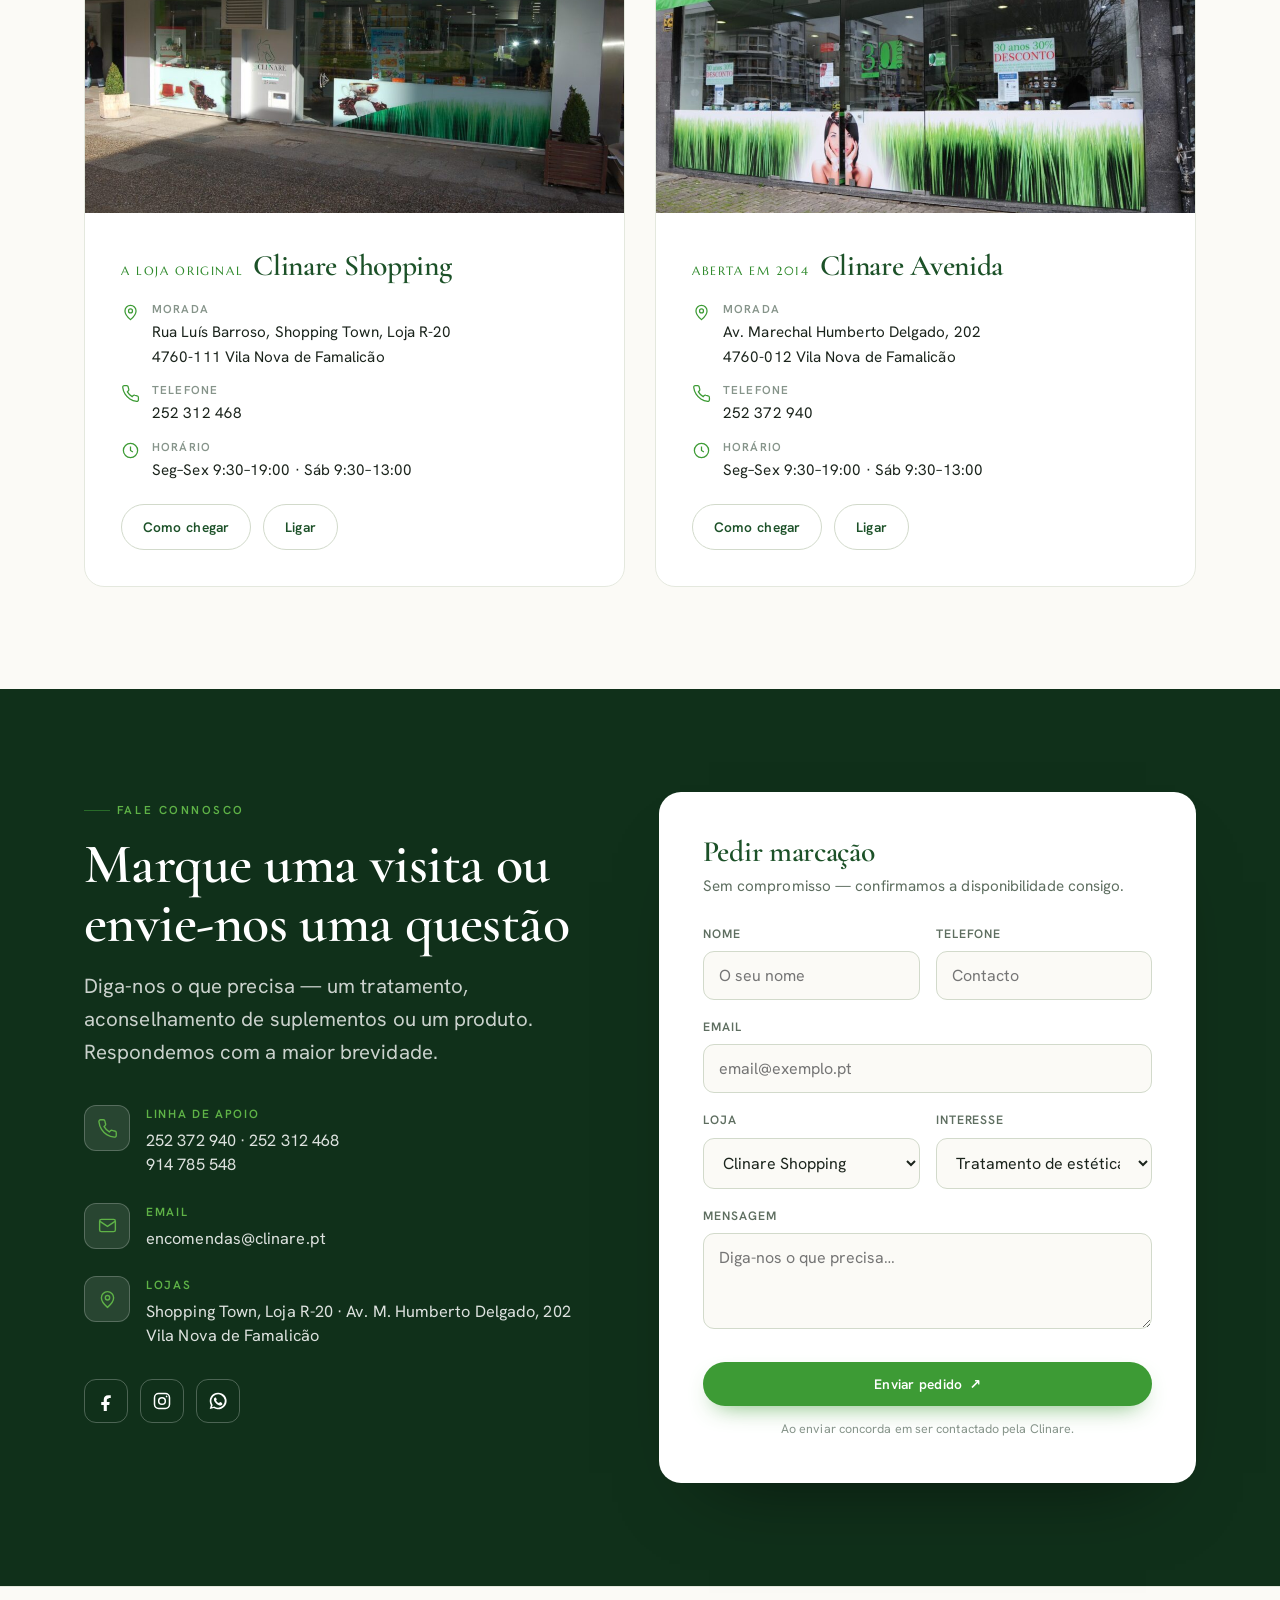
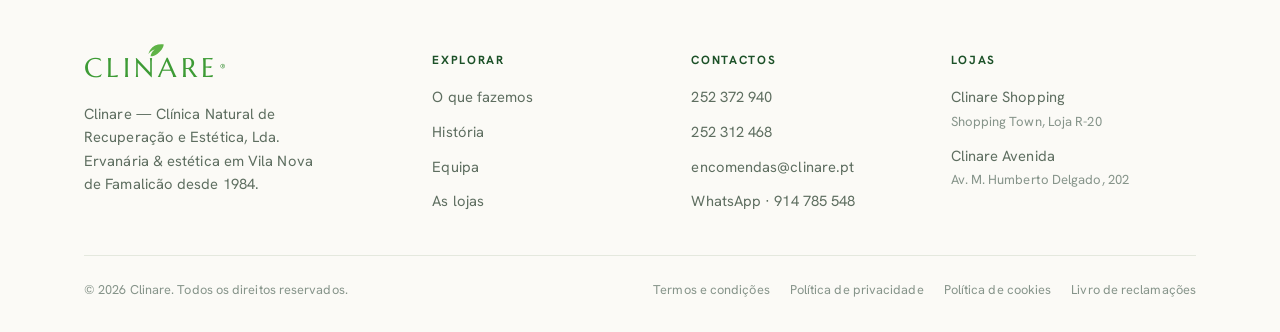
==== commit c7dfe48c: "Adicionar fotos das lojas Shopping e Avenida - images/loja-shopping.jpeg e images/loja-avenida.jpeg " ====
--- a/index.html
+++ b/index.html
@@ -261,7 +261,7 @@
     <div class="stores">
       <!-- Shopping -->
       <article class="store reveal">
-        <div class="ph"><div class="ph__inner"><svg viewBox="0 0 24 24" fill="none" stroke="currentColor" stroke-width="1.5"><path d="M3 9l1.5-5h15L21 9M4 9v11h16V9M4 9h16M9 20v-6h6v6"/></svg><span data-en="Storefront photo">Foto da montra</span></div></div>
+        <div class="ph"><img src="images/loja-shopping.jpeg" alt="Clinare Shopping — Rua Luís Barroso, Shopping Town, Vila Nova de Famalicão" loading="lazy"></div>
         <div class="store__body">
           <div class="store__name">
             <span class="pre" data-en="The original store">A loja original</span>
@@ -290,7 +290,7 @@
 
       <!-- Avenida -->
       <article class="store reveal">
-        <div class="ph"><div class="ph__inner"><svg viewBox="0 0 24 24" fill="none" stroke="currentColor" stroke-width="1.5"><path d="M3 9l1.5-5h15L21 9M4 9v11h16V9M4 9h16M9 20v-6h6v6"/></svg><span data-en="Storefront photo">Foto da montra</span></div></div>
+        <div class="ph"><img src="images/loja-avenida.jpeg" alt="Clinare Avenida — Av. Marechal Humberto Delgado, Vila Nova de Famalicão" loading="lazy"></div>
         <div class="store__body">
           <div class="store__name">
             <span class="pre" data-en="Opened in 2014">Aberta em 2014</span>
--- a/styles.css
+++ b/styles.css
@@ -222,6 +222,7 @@
 /* ============================================================
    PLACEHOLDER (image)
    ============================================================ */
+.ph img{position:absolute;inset:0;width:100%;height:100%;object-fit:cover;display:block}
 .ph{
   position:relative;width:100%;border-radius:var(--r);overflow:hidden;
   background:
